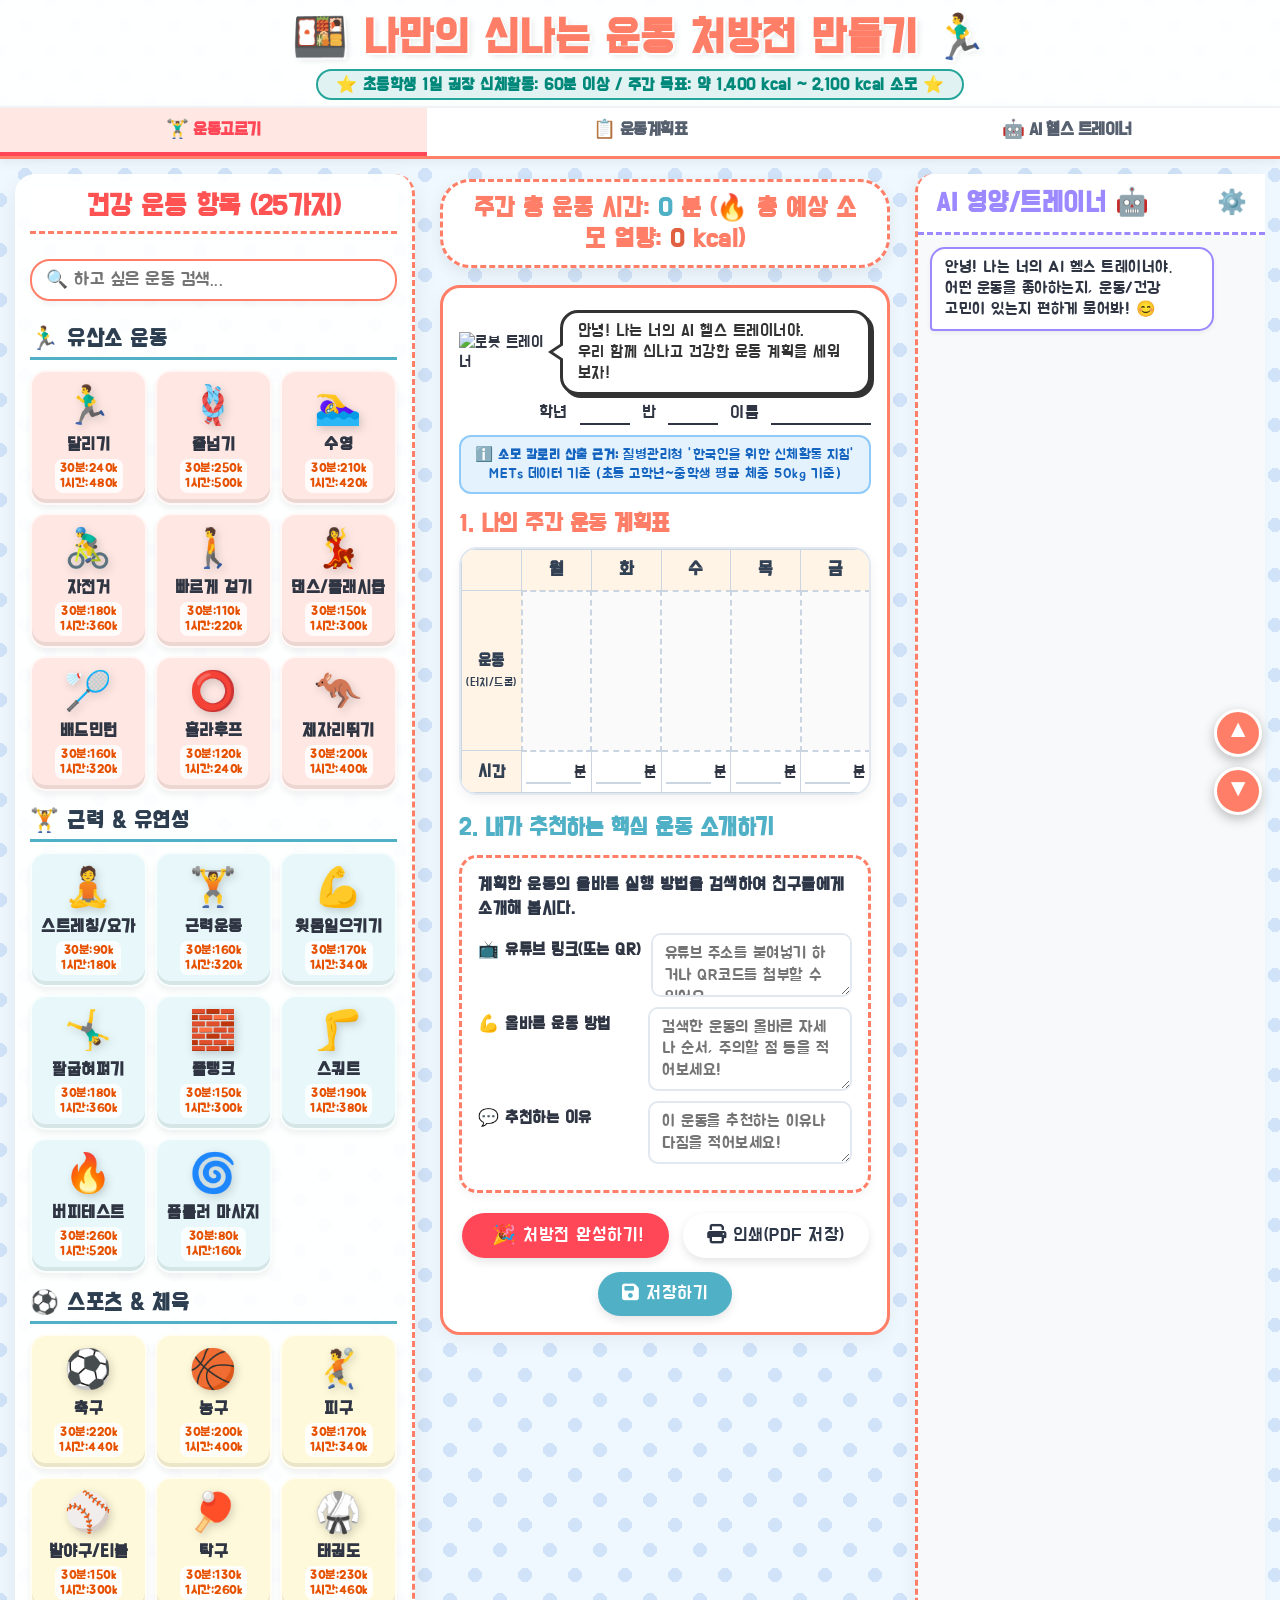
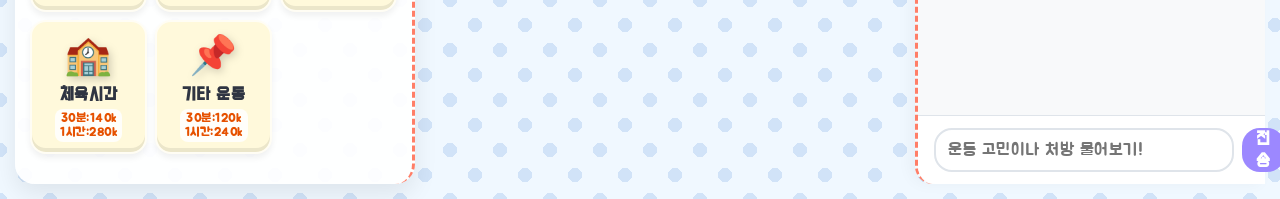
==== index.html @ 8334cf2d "Add files via upload" ====
<!DOCTYPE html>
<html lang="ko">
<head>
  <meta charset="UTF-8">
  <meta name="viewport" content="width=device-width, initial-scale=1.0, maximum-scale=1.0, user-scalable=no, viewport-fit=cover">
  <title>🏋️‍♂️ 나만의 신나는 운동 처방전 만들기 🏃‍♂️</title>
  <link rel="preconnect" href="https://fonts.googleapis.com">
  <link rel="preconnect" href="https://fonts.gstatic.com" crossorigin="">
  <link href="https://fonts.googleapis.com/css2?family=Do+Hyeon&family=Jua&family=Gaegu:wght@400;700&family=Noto+Sans+KR:wght@400;500;700&display=swap" rel="stylesheet">
  <link rel="stylesheet" href="https://cdnjs.cloudflare.com/ajax/libs/font-awesome/6.4.0/css/all.min.css">
  <script src="https://cdn.jsdelivr.net/npm/canvas-confetti@1.6.0/dist/confetti.browser.min.js"></script>
  <!-- 모바일 환경(스마트폰/태블릿) 드래그 앤 드롭 지원을 위한 Polyfill -->
  <link rel="stylesheet" href="https://cdn.jsdelivr.net/npm/mobile-drag-drop@2.3.0-rc.2/default.css">
  <script src="https://cdn.jsdelivr.net/npm/mobile-drag-drop@2.3.0-rc.2/index.min.js"></script>
  <script src="https://cdn.jsdelivr.net/npm/mobile-drag-drop@2.3.0-rc.2/scroll-behaviour.min.js"></script>
  <script>
    MobileDragDrop.polyfill({
      dragImageTranslateOverride: MobileDragDrop.scrollBehaviourDragImageTranslateOverride
    });
    window.addEventListener('touchmove', function() {}, {passive: false});
  </script>
  <style>
    :root {
      --bg-color: #f0f8ff;
      --tray-bg: #ffe8e4;
      --primary-color: #ff7e67;
      --secondary-color: #4fb0c6;
      --accent-color: #f4d35e;
      --text-color: #2f3542;
      --slot-bg: #ffffff;
      --font-display: 'Do Hyeon', 'Gaegu', sans-serif;
      --font-body: 'Jua', 'Noto Sans KR', sans-serif;
    }

    * {
      box-sizing: border-box;
      margin: 0;
      padding: 0;
      font-family: var(--font-display);
      letter-spacing: 0.5px;
      -webkit-tap-highlight-color: transparent;
    }

    body {
      background-color: var(--bg-color);
      background-image: radial-gradient(#d1e3f8 20%, transparent 20%),
                        radial-gradient(#d1e3f8 20%, transparent 20%);
      background-position: 0 0, 25px 25px;
      background-size: 50px 50px;
      color: var(--text-color);
      display: flex;
      flex-direction: column;
      min-height: 100vh;
      min-height: 100dvh;
      overflow-x: hidden;
    }

    header {
      text-align: center;
      padding: 10px 0 6px 0;
      background: rgba(255, 255, 255, 0.95);
      box-shadow: 0 2px 10px rgba(0,0,0,0.04);
      z-index: 10;
      position: relative;
    }

    h1 {
      font-size: 2.8rem;
      color: #ff7e67;
      text-shadow: 2px 2px 0px #fff, 3px 3px 6px rgba(0,0,0,0.1);
      margin-bottom: 2px;
    }
    
    .recommended-cal {
      font-size: 1.05rem;
      color: #00897b;
      background: #e0f2f1;
      display: inline-block;
      padding: 3px 18px;
      border-radius: 20px;
      border: 2px solid #26a69a;
      font-weight: bold;
    }

    /* Top Horizontal 3-Menu Navigation Bar (Single Row, No Wrap) */
    .top-tab-bar {
      display: flex;
      justify-content: space-around;
      align-items: center;
      background: #ffffff;
      border-top: 2px solid #f1f2f6;
      border-bottom: 3px solid var(--primary-color);
      box-shadow: 0 4px 10px rgba(0,0,0,0.06);
      z-index: 90;
      width: 100%;
      position: sticky;
      top: 0;
    }

    .top-tab-btn {
      flex: 1;
      padding: 10px 2px;
      font-size: 1.15rem;
      font-weight: bold;
      background: white;
      border: none;
      border-bottom: 4px solid transparent;
      color: #57606f;
      cursor: pointer;
      transition: all 0.2s ease;
      text-align: center;
      display: flex;
      align-items: center;
      justify-content: center;
      gap: 4px;
      white-space: nowrap !important;
      letter-spacing: -0.5px;
      touch-action: manipulation;
    }

    .top-tab-btn.active {
      color: #ff4757;
      border-bottom: 4px solid #ff4757;
      background: #ffe8e4;
    }

    .top-tab-btn:hover {
      background: #f8f9fa;
    }

    .main-container {
      display: flex;
      flex: 1;
      overflow: hidden;
      padding: 15px;
      gap: 15px;
    }

    /* Sidebar - Exercise Palette */
    .sidebar {
      width: 400px;
      background: rgba(255, 255, 255, 0.92);
      border-right: 3px dashed var(--primary-color);
      overflow-y: auto;
      padding: 15px;
      border-radius: 20px;
      box-shadow: 0 10px 25px rgba(0,0,0,0.08);
      display: flex;
      flex-direction: column;
      gap: 15px;
      position: relative;
      flex-shrink: 0;
      touch-action: pan-y;
      -webkit-overflow-scrolling: touch;
      scroll-behavior: smooth;
    }

    .sidebar h2 {
      font-size: 1.8rem;
      margin-bottom: 8px;
      color: #ff5252;
      text-align: center;
      border-bottom: 3px dashed var(--primary-color);
      padding-bottom: 6px;
      position: sticky;
      top: 0;
      background: white;
      z-index: 10;
    }

    .search-container {
      margin: 2px 0 8px 0;
    }
    
    #exercise-search {
      width: 100%;
      padding: 8px 14px;
      font-size: 1.1rem;
      border: 2px solid #ff7e67;
      border-radius: 20px;
      outline: none;
      box-shadow: 0 4px 6px rgba(0,0,0,0.04);
      transition: all 0.25s ease;
      font-family: var(--font-body);
    }
    
    #exercise-search:focus {
      border-color: #ff5252;
      box-shadow: 0 4px 12px rgba(255, 126, 103, 0.35);
    }

    .exercise-category {
      margin-bottom: 15px;
    }

    .category-title {
      font-size: 1.45rem;
      color: #2c3e50;
      border-bottom: 3px solid var(--secondary-color);
      padding-bottom: 3px;
      margin-bottom: 10px;
      font-weight: bold;
    }

    .exercise-grid {
      display: grid;
      grid-template-columns: repeat(auto-fill, minmax(105px, 1fr));
      gap: 8px;
    }

    /* Fixed & Solid Exercise Card Styling (Prevents unwanted jittering/movement on touch) */
    .exercise-item {
      width: 100%;
      display: flex;
      flex-direction: column;
      align-items: center;
      justify-content: center;
      padding: 10px 4px;
      border-radius: 16px;
      cursor: pointer;
      user-select: none;
      -webkit-user-select: none;
      box-shadow: 0 4px 6px rgba(0,0,0,0.06), inset 0 -4px 0 rgba(0,0,0,0.08);
      position: relative;
      border: 2px solid rgba(255,255,255,0.7);
      touch-action: manipulation;
      transform: none !important;
      transition: background-color 0.15s ease, box-shadow 0.15s ease;
    }

    @media (hover: hover) and (pointer: fine) {
      .exercise-item:hover {
        transform: translateY(-2px) !important;
        box-shadow: 0 8px 16px rgba(0,0,0,0.12), inset 0 -4px 0 rgba(0,0,0,0.1);
        z-index: 5;
      }
    }

    .exercise-item:active {
      transform: scale(0.96) !important;
    }

    .exercise-emoji {
      font-size: 2.4rem;
      pointer-events: none;
      filter: drop-shadow(2px 3px 4px rgba(0,0,0,0.18));
    }

    .exercise-name {
      font-size: 1.15rem;
      margin-top: 2px;
      font-weight: bold;
      color: #2f3542;
      pointer-events: none;
    }

    .exercise-kcal {
      font-size: 0.78rem;
      color: #e65100;
      font-weight: bold;
      margin-top: 2px;
      background: rgba(255,255,255,0.85);
      padding: 2px 5px;
      border-radius: 8px;
      pointer-events: none;
      font-family: var(--font-body);
      text-align: center;
      line-height: 1.2;
    }

    /* Palette Floating Scroll Control Buttons (Only Visible on 운동고르기 Tab) */
    .palette-scroll-btns {
      position: fixed;
      right: 18px;
      bottom: 85px;
      display: flex;
      flex-direction: column;
      gap: 10px;
      z-index: 85;
      transition: opacity 0.2s ease, visibility 0.2s ease;
    }

    .palette-scroll-btns.hidden {
      opacity: 0 !important;
      visibility: hidden !important;
      pointer-events: none !important;
    }

    .scroll-btn {
      width: 48px;
      height: 48px;
      border-radius: 50%;
      background: #ff7e67;
      color: white;
      border: 3px solid white;
      font-size: 1.3rem;
      font-weight: bold;
      box-shadow: 0 4px 12px rgba(0,0,0,0.25);
      cursor: pointer;
      display: flex;
      align-items: center;
      justify-content: center;
      touch-action: manipulation;
      transition: transform 0.15s, background-color 0.2s;
      user-select: none;
      -webkit-user-select: none;
    }

    .scroll-btn:active {
      transform: scale(0.9);
      background-color: #ff4757;
    }

    /* Main Area - Weekly Worksheet */
    .trays-container {
      flex: 1;
      overflow-y: auto;
      padding: 5px 10px 60px 10px;
      display: flex;
      flex-direction: column;
      gap: 15px;
      align-items: center;
    }

    .total-day-cal {
      background: #fff;
      padding: 10px 25px;
      border-radius: 30px;
      font-size: 1.6rem;
      font-weight: bold;
      box-shadow: 0 5px 15px rgba(0,0,0,0.08);
      color: #ff7e67;
      border: 3px dashed #ff7e67;
      margin-bottom: 2px;
      text-align: center;
      transition: all 0.3s;
      width: 100%;
      max-width: 820px;
    }

    .total-day-cal span.cal-number { color: #e15f41; }
    .total-day-cal span.time-number { color: #4fb0c6; }

    /* Student Info Header Card */
    .worksheet-card {
      width: 100%;
      max-width: 820px;
      background: white;
      border-radius: 20px;
      padding: 16px;
      border: 3px solid var(--primary-color);
      box-shadow: 0 6px 18px rgba(0,0,0,0.05);
    }

    .student-info-bar {
      display: flex;
      justify-content: flex-end;
      gap: 12px;
      font-size: 1.15rem;
      margin-top: 6px;
    }

    .info-input {
      border: none;
      border-bottom: 2px solid var(--text-color);
      font-family: var(--font-body);
      font-size: 1.1rem;
      text-align: center;
      outline: none;
      background: transparent;
    }
    .info-input:focus { border-bottom-color: var(--secondary-color); }
    .short-input { width: 50px; }
    .name-input { width: 100px; }

    .robot-header {
      display: flex;
      align-items: center;
      justify-content: center;
      gap: 12px;
      margin: 6px 0;
    }

    .robot-img {
      width: 95px;
      height: auto;
    }

    .speech-bubble {
      background-color: #fff;
      border: 3px solid #333;
      border-radius: 18px;
      padding: 8px 15px;
      position: relative;
      font-size: 1.05rem;
      line-height: 1.25;
      color: #333;
      box-shadow: 3px 3px 0 #333;
    }

    .speech-bubble::before {
      content: '';
      position: absolute;
      left: -15px;
      top: 50%;
      transform: translateY(-50%);
      border-width: 10px 15px 10px 0;
      border-style: solid;
      border-color: transparent #333 transparent transparent;
    }
    .speech-bubble::after {
      content: '';
      position: absolute;
      left: -10px;
      top: 50%;
      transform: translateY(-50%);
      border-width: 8px 12px 8px 0;
      border-style: solid;
      border-color: transparent #fff transparent transparent;
    }

    /* Basis Note */
    .basis-note {
      background: #e3f2fd;
      border: 2px solid #90caf9;
      border-radius: 12px;
      padding: 8px 12px;
      font-size: 0.9rem;
      color: #1565c0;
      margin: 10px 0 15px 0;
      line-height: 1.35;
      font-family: var(--font-body);
      text-align: center;
    }

    /* Weekly Schedule Grid Table */
    .table-container {
      background: white;
      border-radius: 18px;
      box-shadow: 0 4px 12px rgba(0,0,0,0.05);
      overflow-x: auto;
      margin-bottom: 12px;
      border: 2px solid #e2e8f0;
      -webkit-overflow-scrolling: touch;
    }

    .plan-table {
      width: 100%;
      border-collapse: collapse;
      min-width: 550px;
    }

    .plan-table th, .plan-table td {
      border: 1px solid #cbd5e1;
      padding: 8px 4px;
      text-align: center;
    }

    .plan-table th {
      background: #fff4e6;
      font-size: 1.2rem;
      color: #334155;
    }

    .sunday { color: #ff4757; }

    .drop-zone {
      height: 160px;
      background: #fafafa;
      border: 2px dashed #cbd5e1 !important;
      transition: background 0.3s, transform 0.2s;
      position: relative;
      vertical-align: top;
      padding: 6px 3px;
    }

    .drop-zone.drag-over {
      background: #e8f8fa;
      border-color: var(--secondary-color) !important;
      transform: scale(1.02);
    }

    @keyframes popIn {
      0% { transform: scale(0); opacity: 0; }
      70% { transform: scale(1.12); }
      100% { transform: scale(1); opacity: 1; }
    }

    .dropped-item {
      animation: popIn 0.35s cubic-bezier(0.175, 0.885, 0.32, 1.275) forwards;
      background: var(--primary-color);
      color: white;
      padding: 6px 4px;
      border-radius: 10px;
      font-weight: bold;
      display: flex;
      flex-direction: column;
      align-items: center;
      justify-content: center;
      width: 100%;
      font-size: 0.9rem;
      box-shadow: 0 3px 6px rgba(0,0,0,0.1);
      position: relative;
      margin-top: 4px;
      word-break: keep-all;
      cursor: grab;
      touch-action: manipulation;
    }

    .dropped-item .dropped-emoji {
      font-size: 1.6rem;
      margin-bottom: 2px;
      pointer-events: none;
      filter: drop-shadow(1px 2px 3px rgba(0,0,0,0.25));
    }

    .dropped-item .dropped-name {
      font-size: 0.95rem;
      pointer-events: none;
    }

    .dropped-item .dropped-kcal {
      font-size: 0.7rem;
      background: rgba(255,255,255,0.85);
      color: #e65100;
      padding: 1px 4px;
      border-radius: 6px;
      margin-top: 2px;
      pointer-events: none;
      font-family: var(--font-body);
    }

    .remove-btn {
      position: absolute;
      top: -5px;
      right: -5px;
      background: white;
      color: #ff4757;
      border-radius: 50%;
      width: 20px;
      height: 20px;
      font-size: 11px;
      line-height: 20px;
      cursor: pointer;
      text-align: center;
      box-shadow: 0 2px 4px rgba(0,0,0,0.2);
      display: none;
      z-index: 10;
    }

    .dropped-item:hover .remove-btn, .dropped-item:active .remove-btn { display: block; }

    .time-wrap {
      display: flex;
      justify-content: center;
      align-items: center;
      font-size: 1rem;
    }

    .time-input {
      width: 45px;
      border: none;
      border-bottom: 2px solid #cbd5e1;
      text-align: right;
      font-size: 1.1rem;
      outline: none;
      margin-right: 3px;
      font-family: var(--font-body);
      background: transparent;
    }
    .time-input:focus { border-bottom-color: var(--secondary-color); }

    /* Mission Box */
    .mission-box {
      background: white;
      padding: 16px;
      border-radius: 18px;
      border: 3px dashed var(--primary-color);
      margin-top: 12px;
      text-align: left;
      box-shadow: 0 4px 10px rgba(0,0,0,0.04);
    }

    .mission-box p {
      font-size: 1.1rem;
      margin-bottom: 12px;
      line-height: 1.35;
      color: #2d3748;
    }

    .input-row {
      display: flex;
      align-items: flex-start;
      margin-bottom: 10px;
      gap: 10px;
    }

    .input-row label {
      font-weight: bold;
      min-width: 160px;
      font-size: 1.05rem;
      margin-top: 6px;
    }

    .input-row .text-input {
      flex: 1;
      padding: 8px 12px;
      border: 2px solid #e2e8f0;
      border-radius: 10px;
      font-family: var(--font-body);
      font-size: 1rem;
      outline: none;
    }

    textarea.text-input {
      resize: vertical;
      line-height: 1.35;
    }

    .input-row .text-input:focus {
      border-color: var(--secondary-color);
    }

    /* Action Buttons */
    .action-buttons {
      display: flex;
      justify-content: center;
      gap: 14px;
      margin-top: 20px;
      flex-wrap: wrap;
    }

    .action-buttons button {
      font-size: 1.2rem;
      padding: 10px 24px;
      border: none;
      border-radius: 35px;
      cursor: pointer;
      transition: all 0.2s;
      box-shadow: 0 4px 10px rgba(0,0,0,0.1);
      touch-action: manipulation;
    }

    .btn-finish { background: #ff4757; color: white; box-shadow: 0 5px 0 #ff6b81, 0 8px 12px rgba(0,0,0,0.12); }
    .btn-finish:active { transform: translateY(3px); box-shadow: 0 2px 0 #ff6b81; }
    .btn-print { background: white; color: #2d3748; border: 2px solid #cbd5e1; }
    .btn-print:hover { background: #f8fafc; }
    .btn-save { background: var(--secondary-color); color: white; }
    .btn-save:hover { background: #3ba0b6; }

    /* Trash Indicator */
    .sidebar.drag-over {
      background: #ffeaa7;
      border-color: #fdcb6e;
    }
    
    .trash-indicator {
      display: none;
      position: absolute;
      bottom: 20px;
      left: 50%;
      transform: translateX(-50%);
      font-size: 1.5rem;
      color: #ff7675;
      text-align: center;
      background: white;
      padding: 8px 18px;
      border-radius: 18px;
      box-shadow: 0 5px 15px rgba(0,0,0,0.15);
      z-index: 20;
    }
    
    .sidebar.drag-over .trash-indicator { display: block; }

    /* Chatbot Panel */
    .chatbot-container {
      width: 350px;
      background: #f8f9fa;
      border-left: 3px dashed var(--primary-color);
      display: flex;
      flex-direction: column;
      box-shadow: -5px 0 15px rgba(0,0,0,0.04);
      z-index: 10;
      flex-shrink: 0;
      border-radius: 18px 0 0 18px;
    }

    .chatbot-header {
      display: flex;
      justify-content: space-between;
      align-items: center;
      padding: 12px 18px;
      border-bottom: 3px dashed #9c88ff;
      background: white;
      border-radius: 18px 0 0 0;
    }

    .chatbot-header h2 {
      font-size: 1.7rem;
      color: #9c88ff;
      margin: 0;
    }

    .chat-messages {
      flex: 1;
      padding: 12px;
      overflow-y: auto;
      display: flex;
      flex-direction: column;
      gap: 12px;
    }

    .chat-message {
      display: flex;
      flex-direction: column;
      max-width: 88%;
      flex-shrink: 0;
    }

    .chat-message.bot { align-self: flex-start; }
    .chat-message.user { align-self: flex-end; }

    .chat-bubble {
      padding: 8px 13px;
      border-radius: 15px;
      font-size: 0.98rem;
      line-height: 1.35;
      word-break: keep-all;
      word-wrap: break-word;
      font-family: var(--font-body);
    }

    .bot .chat-bubble {
      background: #fff;
      color: #2f3542;
      border-bottom-left-radius: 4px;
      box-shadow: 0 2px 5px rgba(0,0,0,0.06);
      border: 2px solid #9c88ff;
    }

    .user .chat-bubble {
      background: #9c88ff;
      color: #fff;
      border-bottom-right-radius: 4px;
      box-shadow: 0 2px 5px rgba(0,0,0,0.06);
    }

    .chat-input-area {
      padding: 12px 16px;
      background: #fff;
      border-top: 1px solid #dfe4ea;
      display: flex;
      gap: 8px;
      border-radius: 0 0 0 18px;
    }

    #chat-input {
      flex: 1;
      padding: 8px 12px;
      border: 2px solid #dfe4ea;
      border-radius: 18px;
      font-size: 1.05rem;
      font-family: var(--font-body);
      outline: none;
    }

    #chat-input:focus { border-color: #9c88ff; }

    .chat-send-btn {
      background: #9c88ff;
      color: #fff;
      border: none;
      border-radius: 18px;
      padding: 0 14px;
      font-size: 1.1rem;
      font-weight: bold;
      cursor: pointer;
      transition: background 0.2s;
    }

    .chat-send-btn:hover { background: #8c7ae6; }

    #api-key-area {
      display: none;
      padding: 10px 16px;
      background: #fff;
      border-top: 1px dashed #dfe4ea;
      font-size: 0.9rem;
      font-family: var(--font-body);
    }
    
    #api-key-area input {
      width: 100%;
      padding: 6px 10px;
      margin-top: 4px;
      border: 1px solid #dfe4ea;
      border-radius: 6px;
      font-family: inherit;
    }

    /* Modal Pop-up for Exercise Selection (Day & Time Picker Bottom Sheet) */
    .modal-overlay {
      display: none;
      position: fixed;
      top: 0;
      left: 0;
      width: 100vw;
      height: 100vh;
      height: 100dvh;
      background: rgba(0, 0, 0, 0.55);
      backdrop-filter: blur(3px);
      z-index: 1000;
      justify-content: center;
      align-items: center;
      padding: 15px;
      animation: fadeIn 0.2s ease-out;
    }

    @keyframes fadeIn {
      from { opacity: 0; }
      to { opacity: 1; }
    }

    .modal-card {
      background: #ffffff;
      border-radius: 24px;
      width: 100%;
      max-width: 440px;
      padding: 22px 20px;
      box-shadow: 0 15px 35px rgba(0,0,0,0.2);
      border: 4px solid var(--primary-color);
      display: flex;
      flex-direction: column;
      gap: 16px;
      animation: modalPop 0.3s cubic-bezier(0.175, 0.885, 0.32, 1.275);
      position: relative;
    }

    @keyframes modalPop {
      from { transform: scale(0.85); opacity: 0; }
      to { transform: scale(1); opacity: 1; }
    }

    .modal-header {
      text-align: center;
      border-bottom: 2px dashed #ffd1c1;
      padding-bottom: 12px;
    }

    .modal-title-emoji {
      font-size: 3.2rem;
      line-height: 1;
      margin-bottom: 2px;
      filter: drop-shadow(2px 3px 4px rgba(0,0,0,0.18));
    }

    .modal-title-name {
      font-size: 1.8rem;
      color: #ff5252;
      font-weight: bold;
    }

    .modal-kcal-info {
      font-size: 0.95rem;
      color: #e65100;
      background: #fff3e0;
      display: inline-block;
      padding: 4px 12px;
      border-radius: 12px;
      margin-top: 6px;
      font-family: var(--font-body);
    }

    .modal-section {
      display: flex;
      flex-direction: column;
      gap: 8px;
    }

    .modal-section-label {
      font-size: 1.2rem;
      color: #2c3e50;
      font-weight: bold;
      display: flex;
      align-items: center;
      gap: 6px;
    }

    /* Day Selection Pills */
    .day-selector-grid {
      display: grid;
      grid-template-columns: repeat(7, 1fr);
      gap: 6px;
    }

    .day-pill {
      background: #f1f2f6;
      border: 2px solid #dfe4ea;
      border-radius: 12px;
      padding: 10px 0;
      text-align: center;
      font-size: 1.2rem;
      font-weight: bold;
      color: #57606f;
      cursor: pointer;
      transition: all 0.2s ease;
      user-select: none;
      touch-action: manipulation;
    }

    .day-pill.selected {
      background: #ff7e67;
      color: white;
      border-color: #ff4757;
      box-shadow: 0 4px 8px rgba(255, 126, 103, 0.4);
      transform: translateY(-2px);
    }

    .day-pill.sun { color: #ff4757; }
    .day-pill.sun.selected { color: white; background: #ff4757; }

    /* Duration Quick Presets & Input */
    .duration-preset-grid {
      display: flex;
      gap: 8px;
      margin-bottom: 4px;
    }

    .preset-btn {
      flex: 1;
      padding: 8px 0;
      background: #e8f8fa;
      border: 2px solid #4fb0c6;
      border-radius: 10px;
      color: #2c3e50;
      font-size: 1.1rem;
      font-weight: bold;
      cursor: pointer;
      transition: all 0.2s;
      touch-action: manipulation;
    }

    .preset-btn:hover, .preset-btn.active {
      background: #4fb0c6;
      color: white;
    }

    .duration-input-wrap {
      display: flex;
      align-items: center;
      justify-content: center;
      gap: 8px;
      background: #fafafa;
      padding: 8px;
      border-radius: 12px;
      border: 2px solid #e2e8f0;
      font-size: 1.1rem;
    }

    .duration-input-wrap input {
      width: 75px;
      font-size: 1.4rem;
      text-align: center;
      border: none;
      border-bottom: 3px solid #4fb0c6;
      outline: none;
      background: transparent;
      font-family: var(--font-body);
      font-weight: bold;
      color: #2f3542;
    }

    .modal-actions {
      display: flex;
      gap: 10px;
      margin-top: 6px;
    }

    .modal-btn-confirm {
      flex: 2;
      background: #ff4757;
      color: white;
      border: none;
      border-radius: 30px;
      padding: 14px;
      font-size: 1.3rem;
      font-weight: bold;
      cursor: pointer;
      box-shadow: 0 4px 12px rgba(255, 71, 87, 0.4);
      transition: all 0.2s;
      touch-action: manipulation;
    }

    .modal-btn-confirm:hover {
      background: #ff6b81;
      transform: translateY(-2px);
    }

    .modal-btn-cancel {
      flex: 1;
      background: #f1f2f6;
      color: #57606f;
      border: 2px solid #dfe4ea;
      border-radius: 30px;
      padding: 14px;
      font-size: 1.15rem;
      font-weight: bold;
      cursor: pointer;
      transition: all 0.2s;
      touch-action: manipulation;
    }

    .modal-btn-cancel:hover {
      background: #e4e7eb;
    }

    /* Mobile Bottom Sheet Drawer Style */
    @media screen and (max-width: 768px) {
      .modal-overlay {
        align-items: flex-end !important;
        padding: 0 !important;
      }

      .modal-card {
        border-radius: 28px 28px 0 0 !important;
        max-width: 100% !important;
        padding: 24px 20px 34px 20px !important;
        border-bottom: none !important;
        animation: slideUp 0.3s cubic-bezier(0.175, 0.885, 0.32, 1.275) !important;
      }

      @keyframes slideUp {
        from { transform: translateY(100%); }
        to { transform: translateY(0); }
      }
    }

    /* Responsive Layout & Mobile Non-Breaking Tab Bar Styles (Smartphones & Tablets & Touch Devices) */
    @media screen and (max-width: 1024px), (pointer: coarse) {
      body {
        height: auto !important;
        min-height: 100dvh !important;
        overflow-y: auto !important;
        -webkit-overflow-scrolling: touch;
      }

      h1 { font-size: 2.1rem; }
      .recommended-cal { font-size: 0.9rem; padding: 3px 10px; }

      .top-tab-btn {
        font-size: 1rem !important;
        padding: 9px 2px !important;
        letter-spacing: -0.8px !important;
      }

      .main-container {
        flex-direction: column !important;
        padding: 10px !important;
        gap: 10px !important;
        height: auto !important;
        overflow: visible !important;
      }

      .sidebar, .trays-container, .chatbot-container {
        width: 100% !important;
        max-width: 100% !important;
        border-radius: 16px !important;
        border: none !important;
        box-shadow: none !important;
        display: none !important;
      }

      .sidebar.active-tab, .trays-container.active-tab, .chatbot-container.active-tab {
        display: flex !important;
      }

      .trays-container.active-tab {
        padding: 5px 0 60px 0 !important;
      }

      .chatbot-container.active-tab {
        height: calc(100dvh - 180px) !important;
      }

      .input-row { flex-direction: column; }
      .input-row label { min-width: auto; margin-top: 0; }
    }

    @media screen and (max-width: 480px) {
      .top-tab-btn {
        font-size: 0.92rem !important;
        padding: 8px 1px !important;
        letter-spacing: -1px !important;
      }
    }

    @media print {
      body { height: auto; overflow: visible; background: white; }
      .sidebar, .chatbot-container, .top-tab-bar, .action-buttons, header, .palette-scroll-btns { display: none !important; }
      .trays-container { width: 100% !important; padding: 0 !important; display: block !important; }
      .worksheet-card { border: 2px solid black; box-shadow: none; max-width: 100%; }
      .main-container { padding: 0; display: block; }
    }
  </style>
</head>
<body>

  <!-- Header -->
  <header>
    <h1>🍱 나만의 신나는 운동 처방전 만들기 🏃‍♂️</h1>
    <div class="recommended-cal">⭐ 초등학생 1일 권장 신체활동: 60분 이상 / 주간 목표: 약 1,400 kcal ~ 2,100 kcal 소모 ⭐</div>
  </header>

  <!-- Top Horizontal 3-Menu Navigation Bar (Single Row, Fixed 3 Menus) -->
  <div class="top-tab-bar">
    <button class="top-tab-btn active" id="tab-btn-palette" onclick="switchTab('palette')">
      🏋️‍♂️ 운동고르기
    </button>
    <button class="top-tab-btn" id="tab-btn-worksheet" onclick="switchTab('worksheet')">
      📋 운동계획표
    </button>
    <button class="top-tab-btn" id="tab-btn-chatbot" onclick="switchTab('chatbot')">
      🤖 AI 헬스 트레이너
    </button>
  </div>

  <!-- Main Container -->
  <div class="main-container">
    
    <!-- Left Sidebar: Exercise Palette -->
    <div class="sidebar active-tab" id="exercise-sidebar" ondrop="dropToTrash(event)" ondragover="allowDrop(event)" ondragleave="dragLeave(event)">
      <h2 id="exercise-list-title">건강 운동 항목 (24가지)</h2>
      <div class="search-container">
        <input type="text" id="exercise-search" placeholder="🔍 하고 싶은 운동 검색..." onkeyup="filterExercises()" autocomplete="off">
      </div>
      <div class="trash-indicator">🗑️ 여기에 내려놓으면 삭제</div>
      <div id="exercise-list-container"></div>
    </div>

    <!-- Center Main Area: Weekly Worksheet -->
    <div class="trays-container" id="main-worksheet-area">
      
      <div class="total-day-cal">
        주간 총 운동 시간: <span id="time-total" class="time-number">0</span> 분
        (🔥 총 예상 소모 열량: <span id="cal-total" class="cal-number">0</span> kcal)
      </div>

      <div class="worksheet-card">
        <div class="robot-header">
          <img src="[data-uri]" alt="로봇 트레이너" class="robot-img" id="robot-img-tag">
          <div class="speech-bubble">
            안녕! 나는 너의 AI 헬스 트레이너야.<br>우리 함께 신나고 건강한 운동 계획을 세워보자!
          </div>
        </div>

        <div class="student-info-bar">
          학년 <input type="text" class="info-input short-input">
          반 <input type="text" class="info-input short-input">
          이름 <input type="text" class="info-input name-input">
        </div>

        <div class="basis-note">
          ℹ️ <strong>소모 칼로리 산출 근거:</strong> 질병관리청 '한국인을 위한 신체활동 지침' METs 데이터 기준 (초등 고학년~중학생 평균 체중 50kg 기준)
        </div>

        <h2 style="font-size: 1.5rem; color: #ff7e67; margin-bottom: 8px;">1. 나의 주간 운동 계획표</h2>
        <div class="table-container">
          <table class="plan-table">
            <thead>
              <tr>
                <th></th>
                <th>월</th><th>화</th><th>수</th><th>목</th><th>금</th><th>토</th><th class="sunday">일</th>
              </tr>
            </thead>
            <tbody>
              <tr>
                <th style="font-size: 1.05rem;">운동<br><span style="font-size:0.75rem; font-weight:normal;">(터치/드롭)</span></th>
                <td class="drop-zone" data-day="mon" ondrop="drop(event)" ondragover="allowDrop(event)" ondragleave="dragLeave(event)"></td>
                <td class="drop-zone" data-day="tue" ondrop="drop(event)" ondragover="allowDrop(event)" ondragleave="dragLeave(event)"></td>
                <td class="drop-zone" data-day="wed" ondrop="drop(event)" ondragover="allowDrop(event)" ondragleave="dragLeave(event)"></td>
                <td class="drop-zone" data-day="thu" ondrop="drop(event)" ondragover="allowDrop(event)" ondragleave="dragLeave(event)"></td>
                <td class="drop-zone" data-day="fri" ondrop="drop(event)" ondragover="allowDrop(event)" ondragleave="dragLeave(event)"></td>
                <td class="drop-zone" data-day="sat" ondrop="drop(event)" ondragover="allowDrop(event)" ondragleave="dragLeave(event)"></td>
                <td class="drop-zone" data-day="sun" ondrop="drop(event)" ondragover="allowDrop(event)" ondragleave="dragLeave(event)"></td>
              </tr>
              <tr>
                <th style="font-size: 1.05rem;">시간</th>
                <td><div class="time-wrap"><input type="number" min="0" class="time-input" data-day="mon" oninput="updateMetrics()">분</div></td>
                <td><div class="time-wrap"><input type="number" min="0" class="time-input" data-day="tue" oninput="updateMetrics()">분</div></td>
                <td><div class="time-wrap"><input type="number" min="0" class="time-input" data-day="wed" oninput="updateMetrics()">분</div></td>
                <td><div class="time-wrap"><input type="number" min="0" class="time-input" data-day="thu" oninput="updateMetrics()">분</div></td>
                <td><div class="time-wrap"><input type="number" min="0" class="time-input" data-day="fri" oninput="updateMetrics()">분</div></td>
                <td><div class="time-wrap"><input type="number" min="0" class="time-input" data-day="sat" oninput="updateMetrics()">분</div></td>
                <td><div class="time-wrap"><input type="number" min="0" class="time-input" data-day="sun" oninput="updateMetrics()">분</div></td>
              </tr>
            </tbody>
          </table>
        </div>

        <h2 style="font-size: 1.5rem; color: #4fb0c6; margin-top: 18px; margin-bottom: 8px;">2. 내가 추천하는 핵심 운동 소개하기</h2>
        <div class="mission-box">
          <p><strong>계획한 운동의 올바른 실행 방법을 검색하여 친구들에게 소개해 봅시다.</strong></p>
          <div class="input-row">
            <label>📺 유튜브 링크(또는 QR)</label>
            <textarea class="text-input" rows="2" placeholder="유튜브 주소를 붙여넣기 하거나 QR코드를 첨부할 수 있어요."></textarea>
          </div>
          <div class="input-row">
            <label>💪 올바른 운동 방법</label>
            <textarea class="text-input" rows="3" placeholder="검색한 운동의 올바른 자세나 순서, 주의할 점 등을 적어보세요!"></textarea>
          </div>
          <div class="input-row">
            <label>💬 추천하는 이유</label>
            <textarea class="text-input" rows="2" placeholder="이 운동을 추천하는 이유나 다짐을 적어보세요!"></textarea>
          </div>
        </div>

        <div class="action-buttons">
          <button class="btn-finish" onclick="celebrate()"><i class="fas fa-party-popper"></i> 🎉 처방전 완성하기!</button>
          <button class="btn-print" onclick="window.print()"><i class="fas fa-print"></i> 인쇄(PDF 저장)</button>
          <button class="btn-save" onclick="savePlan()"><i class="fas fa-save"></i> 저장하기</button>
        </div>

      </div>
    </div>

    <!-- Right Sidebar: AI Chatbot -->
    <div class="chatbot-container" id="chatbot-area">
      <div class="chatbot-header">
        <h2>AI 영양/트레이너 🤖</h2>
        <button onclick="toggleApiKeyArea()" style="background: none; border: none; cursor: pointer; font-size: 1.5rem; transition: transform 0.2s;" onmouseover="this.style.transform='rotate(45deg)'" onmouseout="this.style.transform='rotate(0deg)'" title="API 키 설정">⚙️</button>
      </div>
      <div id="chat-messages" class="chat-messages">
        <div class="chat-message bot">
          <div class="chat-bubble">안녕! 나는 너의 AI 헬스 트레이너야.<br>어떤 운동을 좋아하는지, 운동/건강 고민이 있는지 편하게 물어봐! 😊</div>
        </div>
      </div>
      <div class="chat-input-area">
        <input type="text" id="chat-input" placeholder="운동 고민이나 처방 물어보기!" onkeypress="handleKeyPress(event)">
        <button class="chat-send-btn" onclick="sendMessage()">전송</button>
      </div>
      <div id="api-key-area">
        <div style="color: #2f3542; font-weight: bold;">🔒 Gemini API 키 설정:</div>
        <input type="password" id="api-key-input" placeholder="AIzaSy...">
        <div style="display: flex; flex-direction: column; gap: 8px; margin-top: 10px;">
          <button onclick="saveApiKey()" style="padding: 8px; background: #7f8fa6; color: white; border: none; border-radius: 6px; cursor: pointer;">키 저장하기</button>
          <button onclick="downloadStudentVersion()" style="padding: 8px; background: #ff7e67; color: white; border: none; border-radius: 6px; cursor: pointer; font-weight: bold;">🎁 학생용 공유 파일로 저장하기</button>
        </div>
      </div>
    </div>

  </div>

  <!-- Palette Floating Scroll Control Buttons (Only Visible on 운동고르기 Tab) -->
  <div class="palette-scroll-btns" id="palette-scroll-btns">
    <button class="scroll-btn scroll-up" onclick="scrollPalette(-300)" title="위로 스크롤">▲</button>
    <button class="scroll-btn scroll-down" onclick="scrollPalette(300)" title="아래로 스크롤">▼</button>
  </div>

  <!-- Exercise Add Pop-up Modal (Day & Time Selection Tab) -->
  <div class="modal-overlay" id="exercise-modal-overlay" onclick="if(event.target===this) closeExerciseModal()">
    <div class="modal-card">
      <div class="modal-header">
        <div class="modal-title-emoji" id="modal-emoji">🏃‍♂️</div>
        <div class="modal-title-name" id="modal-name">달리기</div>
        <div class="modal-kcal-info" id="modal-kcal-info">🔥 30분당 240 kcal / 1시간당 480 kcal</div>
      </div>

      <!-- Step 1: Day Selection -->
      <div class="modal-section">
        <div class="modal-section-label">📅 요일 선택 (중복 가능):</div>
        <div class="day-selector-grid">
          <div class="day-pill" data-day="mon" onclick="toggleDayPill(this)">월</div>
          <div class="day-pill" data-day="tue" onclick="toggleDayPill(this)">화</div>
          <div class="day-pill" data-day="wed" onclick="toggleDayPill(this)">수</div>
          <div class="day-pill" data-day="thu" onclick="toggleDayPill(this)">목</div>
          <div class="day-pill" data-day="fri" onclick="toggleDayPill(this)">금</div>
          <div class="day-pill" data-day="sat" onclick="toggleDayPill(this)">토</div>
          <div class="day-pill sun" data-day="sun" onclick="toggleDayPill(this)">일</div>
        </div>
      </div>

      <!-- Step 2: Time Duration Selection -->
      <div class="modal-section">
        <div class="modal-section-label">⏱️ 운동 시간 선택:</div>
        <div class="duration-preset-grid">
          <button class="preset-btn" onclick="setModalDuration(15)">15분</button>
          <button class="preset-btn active" id="preset-30" onclick="setModalDuration(30)">30분</button>
          <button class="preset-btn" onclick="setModalDuration(45)">45분</button>
          <button class="preset-btn" onclick="setModalDuration(60)">60분</button>
        </div>
        <div class="duration-input-wrap">
          직접 입력: <input type="number" id="modal-duration-input" value="30" min="5" max="300" step="5" oninput="onDurationInputChange()"> 분
        </div>
      </div>

      <!-- Modal Actions -->
      <div class="modal-actions">
        <button class="modal-btn-confirm" onclick="confirmAddExercise()">➕ 계획표에 추가</button>
        <button class="modal-btn-cancel" onclick="closeExerciseModal()">취소</button>
      </div>
    </div>
  </div>

  <script>
    function isMobileEnv() {
      return window.innerWidth <= 1024 || 
             ('ontouchstart' in window) || 
             (navigator.maxTouchPoints > 0) || 
             /Android|webOS|iPhone|iPad|iPod|BlackBerry|IEMobile|Opera Mini/i.test(navigator.userAgent);
    }

    // Smooth Scroll for Exercise Palette
    function scrollPalette(amount) {
      const sidebar = document.getElementById('exercise-sidebar');
      if (sidebar) {
        sidebar.scrollBy({ top: amount, behavior: 'smooth' });
      }
    }

    // Tab switching logic for 3 menus in a single row
    function switchTab(tabName) {
      const isMobile = isMobileEnv();

      // Control Scroll Arrows Visibility (Visible ONLY on palette tab)
      const scrollBtns = document.getElementById('palette-scroll-btns');
      if (scrollBtns) {
        if (tabName === 'palette') {
          scrollBtns.classList.remove('hidden');
        } else {
          scrollBtns.classList.add('hidden'); // Completely hidden on worksheet and chatbot tabs!
        }
      }
      
      const btnPalette = document.getElementById('tab-btn-palette');
      const btnWorksheet = document.getElementById('tab-btn-worksheet');
      const btnChatbot = document.getElementById('tab-btn-chatbot');

      const areaPalette = document.getElementById('exercise-sidebar');
      const areaWorksheet = document.getElementById('main-worksheet-area');
      const areaChatbot = document.getElementById('chatbot-area');

      [btnPalette, btnWorksheet, btnChatbot].forEach(btn => btn.classList.remove('active'));

      if (tabName === 'palette') {
        btnPalette.classList.add('active');
        if (isMobile) {
          areaPalette.classList.add('active-tab');
          areaWorksheet.classList.remove('active-tab');
          areaChatbot.classList.remove('active-tab');
        } else {
          areaPalette.scrollIntoView({ behavior: 'smooth' });
        }
      } else if (tabName === 'worksheet') {
        btnWorksheet.classList.add('active');
        if (isMobile) {
          areaWorksheet.classList.add('active-tab');
          areaPalette.classList.remove('active-tab');
          areaChatbot.classList.remove('active-tab');
        } else {
          areaWorksheet.scrollIntoView({ behavior: 'smooth' });
        }
      } else if (tabName === 'chatbot') {
        btnChatbot.classList.add('active');
        if (isMobile) {
          areaChatbot.classList.add('active-tab');
          areaWorksheet.classList.remove('active-tab');
          areaPalette.classList.remove('active-tab');
        } else {
          areaChatbot.scrollIntoView({ behavior: 'smooth' });
        }
      }
    }

    const exerciseData = [
      { cat: "🏃‍♂️ 유산소 운동", color: "#ffe8e4", items: [
        { e:"🏃‍♂️", n:"달리기", c30:240, c60:480 },
        { e:"🪢", n:"줄넘기", c30:250, c60:500 },
        { e:"🏊‍♀️", n:"수영", c30:210, c60:420 },
        { e:"🚴‍♂️", n:"자전거", c30:180, c60:360 },
        { e:"🚶", n:"빠르게 걷기", c30:110, c60:220 },
        { e:"💃", n:"댄스/플래시몹", c30:150, c60:300 },
        { e:"🏸", n:"배드민턴", c30:160, c60:320 },
        { e:"⭕", n:"훌라후프", c30:120, c60:240 },
        { e:"🦘", n:"제자리뛰기", c30:200, c60:400 }
      ]},
      { cat: "🏋️ 근력 & 유연성", color: "#e8f8fa", items: [
        { e:"🧘", n:"스트레칭/요가", c30:90, c60:180 },
        { e:"🏋️", n:"근력운동", c30:160, c60:320 },
        { e:"💪", n:"윗몸일으키기", c30:170, c60:340 },
        { e:"🤸‍♂️", n:"팔굽혀펴기", c30:180, c60:360 },
        { e:"🧱", n:"플랭크", c30:150, c60:300 },
        { e:"🦵", n:"스쿼트", c30:190, c60:380 },
        { e:"🔥", n:"버피테스트", c30:260, c60:520 },
        { e:"🌀", n:"폼롤러 마사지", c30:80, c60:160 }
      ]},
      { cat: "⚽ 스포츠 & 체육", color: "#fff9db", items: [
        { e:"⚽", n:"축구", c30:220, c60:440 },
        { e:"🏀", n:"농구", c30:200, c60:400 },
        { e:"🤾", n:"피구", c30:170, c60:340 },
        { e:"⚾", n:"발야구/티볼", c30:150, c60:300 },
        { e:"🏓", n:"탁구", c30:130, c60:260 },
        { e:"🥋", n:"태권도", c30:230, c60:460 },
        { e:"🏫", n:"체육시간", c30:140, c60:280 },
        { e:"📌", n:"기타 운동", c30:120, c60:240 }
      ]}
    ];

    let currentModalItem = null;

    const container = document.getElementById('exercise-list-container');
    let totalExerciseCount = 0;
    
    exerciseData.forEach(category => {
      totalExerciseCount += category.items.length;
      const catDiv = document.createElement('div');
      catDiv.className = 'exercise-category';
      catDiv.innerHTML = `<div class="category-title">${category.cat}</div>`;
      
      const gridDiv = document.createElement('div');
      gridDiv.className = 'exercise-grid';
      
      category.items.forEach(item => {
        const exerciseItem = document.createElement('div');
        exerciseItem.className = 'exercise-item';
        exerciseItem.style.backgroundColor = category.color;
        
        // Enable drag for desktop mouse users
        if (!isMobileEnv()) {
          exerciseItem.setAttribute('draggable', 'true');
          exerciseItem.ondragstart = drag;
        }
        
        exerciseItem.setAttribute('data-emoji', item.e);
        exerciseItem.setAttribute('data-name', item.n);
        exerciseItem.setAttribute('data-c30', item.c30);
        exerciseItem.setAttribute('data-c60', item.c60);

        // Reliable touch tap handling for mobile touch screens
        let isSwiping = false;
        exerciseItem.addEventListener('touchstart', function() {
          isSwiping = false;
        }, { passive: true });

        exerciseItem.addEventListener('touchmove', function() {
          isSwiping = true;
        }, { passive: true });

        exerciseItem.addEventListener('touchend', function(e) {
          if (!isSwiping) {
            e.preventDefault();
            openExerciseModal(item);
          }
        });
        
        // Click for desktop mouse users
        exerciseItem.addEventListener('click', function(e) {
          openExerciseModal(item);
        });
        
        exerciseItem.innerHTML = `
          <div class="exercise-emoji">${item.e}</div>
          <div class="exercise-name">${item.n}</div>
          <div class="exercise-kcal">30분:${item.c30}k<br>1시간:${item.c60}k</div>
        `;
        gridDiv.appendChild(exerciseItem);
      });
      
      catDiv.appendChild(gridDiv);
      container.appendChild(catDiv);
    });

    document.getElementById('exercise-list-title').innerText = `건강 운동 항목 (${totalExerciseCount}가지)`;

    // Open Exercise Selection Modal
    function openExerciseModal(item) {
      currentModalItem = item;
      document.getElementById('modal-emoji').innerText = item.e;
      document.getElementById('modal-name').innerText = item.n;
      document.getElementById('modal-kcal-info').innerText = `🔥 30분당 ${item.c30} kcal / 1시간당 ${item.c60} kcal`;

      // Default select 'mon' (월요일)
      document.querySelectorAll('.day-pill').forEach(pill => {
        if (pill.getAttribute('data-day') === 'mon') {
          pill.classList.add('selected');
        } else {
          pill.classList.remove('selected');
        }
      });

      // Default duration: 30분
      setModalDuration(30);

      document.getElementById('exercise-modal-overlay').style.display = 'flex';
    }

    function closeExerciseModal() {
      document.getElementById('exercise-modal-overlay').style.display = 'none';
      currentModalItem = null;
    }

    function toggleDayPill(pill) {
      pill.classList.toggle('selected');
    }

    function setModalDuration(minutes) {
      document.getElementById('modal-duration-input').value = minutes;
      document.querySelectorAll('.preset-btn').forEach(btn => {
        if (btn.innerText === `${minutes}분`) {
          btn.classList.add('active');
        } else {
          btn.classList.remove('active');
        }
      });
    }

    function onDurationInputChange() {
      const val = parseInt(document.getElementById('modal-duration-input').value);
      document.querySelectorAll('.preset-btn').forEach(btn => {
        if (btn.innerText === `${val}분`) {
          btn.classList.add('active');
        } else {
          btn.classList.remove('active');
        }
      });
    }

    function confirmAddExercise() {
      if (!currentModalItem) return;

      const selectedDays = [];
      document.querySelectorAll('.day-pill.selected').forEach(pill => {
        selectedDays.push(pill.getAttribute('data-day'));
      });

      if (selectedDays.length === 0) {
        alert("⚠️ 요일을 최소 하나 이상 선택해 주세요!");
        return;
      }

      const duration = parseInt(document.getElementById('modal-duration-input').value) || 30;

      const dayNamesKo = { mon: "월요일", tue: "화요일", wed: "수요일", thu: "목요일", fri: "금요일", sat: "토요일", sun: "일요일" };
      const addedDayTexts = [];

      selectedDays.forEach(day => {
        const dropZone = document.querySelector(`.drop-zone[data-day="${day}"]`);
        if (dropZone) {
          const newItem = document.createElement("div");
          newItem.className = "dropped-item";
          newItem.setAttribute('draggable', 'true');
          newItem.setAttribute('data-emoji', currentModalItem.e);
          newItem.setAttribute('data-name', currentModalItem.n);
          newItem.setAttribute('data-c30', currentModalItem.c30);
          newItem.setAttribute('data-c60', currentModalItem.c60);
          newItem.ondragstart = drag;
          
          newItem.innerHTML = `
            <div class="remove-btn" onclick="removeItem(this, event)">❌</div>
            <div class="dropped-emoji">${currentModalItem.e}</div>
            <div class="dropped-name">${currentModalItem.n}</div>
            <div class="dropped-kcal">30분:${currentModalItem.c30}k</div>
          `;
          dropZone.appendChild(newItem);

          // Update time input for that day if empty or 0
          const timeInput = document.querySelector(`.time-input[data-day="${day}"]`);
          if (timeInput) {
            const currentVal = parseInt(timeInput.value) || 0;
            if (currentVal === 0) {
              timeInput.value = duration;
            }
          }

          addedDayTexts.push(dayNamesKo[day]);
        }
      });

      updateMetrics();
      closeExerciseModal();

      // Show friendly confirmation & auto-switch tab on mobile
      if (isMobileEnv()) {
        switchTab('worksheet');
      }

      setTimeout(() => {
        alert(`✅ ${addedDayTexts.join(', ')} 운동계획표에 [${currentModalItem.e} ${currentModalItem.n} (${duration}분)] 이(가) 추가되었습니다! 🎉`);
      }, 100);
    }

    function filterExercises() {
      const query = document.getElementById('exercise-search').value.toLowerCase();
      const items = document.querySelectorAll('.exercise-item');
      
      items.forEach(item => {
        const name = item.getAttribute('data-name').toLowerCase();
        if (name.includes(query)) {
          item.style.display = 'flex';
        } else {
          item.style.display = 'none';
        }
      });
      
      const categories = document.querySelectorAll('.exercise-category');
      categories.forEach(cat => {
        let hasVisible = false;
        const itemsInCat = cat.querySelectorAll('.exercise-item');
        itemsInCat.forEach(i => {
          if (i.style.display !== 'none') hasVisible = true;
        });
        cat.style.display = hasVisible ? 'block' : 'none';
      });
    }

    let draggedData = null;
    let draggedSourceElement = null;

    function drag(ev) {
      const target = ev.target.closest('.exercise-item, .dropped-item');
      if (!target) return;
      
      draggedData = {
        emoji: target.getAttribute('data-emoji'),
        name: target.getAttribute('data-name'),
        c30: target.getAttribute('data-c30'),
        c60: target.getAttribute('data-c60')
      };
      draggedSourceElement = target;
      
      ev.dataTransfer.setData("text", JSON.stringify(draggedData));
      ev.dataTransfer.effectAllowed = "copyMove";
    }

    function allowDrop(ev) {
      ev.preventDefault();
      let target = ev.target.closest('.drop-zone, .sidebar');
      if (target) target.classList.add('drag-over');
    }

    function dragLeave(ev) {
      let target = ev.target.closest('.drop-zone, .sidebar');
      if (target) target.classList.remove('drag-over');
    }

    function drop(ev) {
      ev.preventDefault();
      let target = ev.target.closest('.drop-zone');
      if (!target) return;
      target.classList.remove('drag-over');

      const dataText = ev.dataTransfer.getData("text");
      if (!dataText) return;
      const data = JSON.parse(dataText);

      const newItem = document.createElement("div");
      newItem.className = "dropped-item";
      newItem.setAttribute('draggable', 'true');
      newItem.setAttribute('data-emoji', data.emoji);
      newItem.setAttribute('data-name', data.name);
      newItem.setAttribute('data-c30', data.c30);
      newItem.setAttribute('data-c60', data.c60);
      newItem.ondragstart = drag;
      
      newItem.innerHTML = `
        <div class="remove-btn" onclick="removeItem(this, event)">❌</div>
        <div class="dropped-emoji">${data.emoji}</div>
        <div class="dropped-name">${data.name}</div>
        <div class="dropped-kcal">30분:${data.c30}k</div>
      `;

      target.appendChild(newItem);

      if (draggedSourceElement && draggedSourceElement.classList.contains('dropped-item')) {
        draggedSourceElement.remove();
      }
      
      updateMetrics();
    }

    function dropToTrash(ev) {
      ev.preventDefault();
      let target = ev.target.closest('.sidebar');
      if (target) target.classList.remove('drag-over');

      if (draggedSourceElement && draggedSourceElement.classList.contains('dropped-item')) {
        draggedSourceElement.remove();
        updateMetrics();
      }
    }

    function removeItem(btn, event) {
      event.stopPropagation();
      const item = btn.closest('.dropped-item');
      if (item) {
        item.remove();
        updateMetrics();
      }
    }

    const kcalRates = {
      '달리기': 480, '줄넘기': 500, '수영': 420, '자전거': 360, '빠르게 걷기': 220,
      '댄스/플래시몹': 300, '배드민턴': 320, '훌라후프': 240, '제자리뛰기': 400,
      '스트레칭/요가': 180, '근력운동': 320, '윗몸일으키기': 340, '팔굽혀펴기': 360,
      '플랭크': 300, '스쿼트': 380, '버피테스트': 520, '폼롤러 마사지': 160,
      '축구': 440, '농구': 400, '피구': 340, '발야구/티볼': 300, '탁구': 260,
      '태권도': 460, '체육시간': 280, '기타 운동': 240
    };

    function updateMetrics() {
      let totalTime = 0;
      let totalKcal = 0;
      const timeInputs = document.querySelectorAll('.time-input');

      timeInputs.forEach(input => {
        const val = parseInt(input.value);
        const dayKey = input.getAttribute('data-day');
        if (!isNaN(val) && val >= 0) {
          totalTime += val;
          if (dayKey) {
            const zone = document.querySelector(`.drop-zone[data-day="${dayKey}"]`);
            if (zone) {
              const items = zone.querySelectorAll('.dropped-item');
              items.forEach(item => {
                const name = item.getAttribute('data-name');
                const rate60 = kcalRates[name] || 240;
                totalKcal += Math.round((rate60 / 60) * val);
              });
            }
          }
        }
      });

      document.getElementById('time-total').innerText = totalTime;
      document.getElementById('cal-total').innerText = totalKcal;
    }

    function celebrate() {
      var duration = 3 * 1000;
      var animationEnd = Date.now() + duration;
      var defaults = { startVelocity: 30, spread: 360, ticks: 60, zIndex: 1000 };

      function randomInRange(min, max) {
        return Math.random() * (max - min) + min;
      }

      var interval = setInterval(function() {
        var timeLeft = animationEnd - Date.now();
        if (timeLeft <= 0) return clearInterval(interval);

        var particleCount = 50 * (timeLeft / duration);
        confetti(Object.assign({}, defaults, { particleCount,
          origin: { x: randomInRange(0.1, 0.3), y: Math.random() - 0.2 }
        }));
        confetti(Object.assign({}, defaults, { particleCount,
          origin: { x: randomInRange(0.7, 0.9), y: Math.random() - 0.2 }
        }));
      }, 250);
      
      setTimeout(() => {
        const totalTime = document.getElementById('time-total').innerText;
        const totalCal = document.getElementById('cal-total').innerText;
        alert(`🎉 축하합니다! 나만의 운동 처방전이 멋지게 완성되었습니다! 🥳👏\n\n⏱️ 주간 총 운동시간: ${totalTime} 분\n🔥 총 예상 소모 칼로리: ${totalCal} kcal`);
      }, 400);
    }

    function savePlan() {
      alert("💾 운동 처방전이 성공적으로 저장되었습니다!");
    }

    // Chatbot Logic
    function handleKeyPress(e) {
      if (e.key === 'Enter') sendMessage();
    }

    function sendMessage() {
      const input = document.getElementById('chat-input');
      const text = input.value.trim();
      if (!text) return;
      
      addChatMessage('user', text);
      input.value = '';
      
      setTimeout(() => sendMessageLogic(text), 100);
    }

    let conversationHistory = [];
    const ENCODED_TEACHER_KEY = "QVEuQWI4Uk42TDJuNzFZNVNqbXlWNkt2b09HYmJuQkdLZEFpb0tvVUJ6RmxWMHVDZE1KVHc=";
    const TEACHER_API_KEY = (typeof atob !== 'undefined' && ENCODED_TEACHER_KEY) ? atob(ENCODED_TEACHER_KEY) : ""; 
    let apiKey = TEACHER_API_KEY || localStorage.getItem('gemini_api_key') || "";

    function saveApiKey() {
      const rawInput = document.getElementById('api-key-input').value;
      const input = rawInput ? rawInput.trim() : "";
      if(input) {
        apiKey = input;
        localStorage.setItem('gemini_api_key', apiKey);
        alert('API 키가 성공적으로 저장되었습니다!');
        document.getElementById('api-key-area').style.display = 'none';
      }
    }

    function downloadStudentVersion() {
      const clone = document.documentElement.cloneNode(true);
      
      const foodContainer = clone.querySelector('#exercise-list-container');
      if(foodContainer) foodContainer.innerHTML = '';
      
      clone.querySelectorAll('.dropped-item').forEach(item => item.remove());
      
      clone.querySelectorAll('#time-total, #cal-total').forEach(el => el.innerText = '0');
      
      const chatMessages = clone.querySelector('#chat-messages');
      if(chatMessages) chatMessages.innerHTML = '<div class="chat-message bot"><div class="chat-bubble">안녕! 나는 너의 AI 헬스 트레이너야.<br>어떤 운동을 좋아하는지, 운동/건강 고민이 있는지 편하게 물어봐! 😊</div></div>';

      let htmlContent = clone.outerHTML;
      if (apiKey) {
        htmlContent = htmlContent.replace(/const TEACHER_API_KEY = ".*?";/, `const TEACHER_API_KEY = "${apiKey}";`);
      }
      htmlContent = "<!DOCTYPE html>\n" + htmlContent;
      
      const blob = new Blob([htmlContent], { type: 'text/html' });
      const url = URL.createObjectURL(blob);
      const a = document.createElement('a');
      a.href = url;
      a.download = 'AI_운동처방전_학생용.html';
      document.body.appendChild(a);
      a.click();
      document.body.removeChild(a);
      URL.revokeObjectURL(url);
      
      alert("✅ 다운로드가 완료되었습니다!\n'AI_운동처방전_학생용.html' 파일을 카카오톡이나 패들렛에 올려 아이들과 공유하세요!");
    }

    function toggleApiKeyArea() {
      const area = document.getElementById('api-key-area');
      area.style.display = (area.style.display === 'none' || area.style.display === '') ? 'block' : 'none';
    }

    document.addEventListener('DOMContentLoaded', () => {
      document.getElementById('api-key-area').style.display = 'none';
      if (apiKey) {
        document.getElementById('api-key-input').value = apiKey;
      }
      
      if (isMobileEnv()) {
        switchTab('palette');
      }
    });

    window.addEventListener('resize', () => {
      if (isMobileEnv()) {
        const activeBtn = document.querySelector('.top-tab-btn.active');
        if (!activeBtn) switchTab('palette');
      }
    });

    function addChatMessage(sender, text, id = null) {
      const messages = document.getElementById('chat-messages');
      const msgDiv = document.createElement('div');
      msgDiv.className = 'chat-message ' + sender;
      if(id) msgDiv.id = id;
      
      let formattedText = text.replace(/\n/g, '<br>');
      formattedText = formattedText.replace(/\*\*(.*?)\*\*/g, '<b>$1</b>');
      msgDiv.innerHTML = `<div class="chat-bubble">${formattedText}</div>`;
      messages.appendChild(msgDiv);
      messages.scrollTop = messages.scrollHeight;
    }
    
    function generateSmartFallbackPrescription(text) {
      let goal = "기초 체력 향상 및 유산소 운동 🏃‍♂️";
      let mainEx1 = "🏃‍♂️ 20분 조깅 & 걷기";
      let mainEx2 = "🪢 15분 줄넘기";
      let warmup = "🙆‍♂️ 전신 스트레칭 5분";
      let cooldown = "🧘 다리 및 어깨 풀기 5분";
      let tip = "매일 작은 목표부터 꾸준히 실천하는 게 최고야!";

      if (text.includes("살") || text.includes("다이어트") || text.includes("체중") || text.includes("비만")) {
        goal = "체지방 감소 및 건강 관리 🔥";
        mainEx1 = "🏃‍♂️ 20분 빠른 조깅";
        mainEx2 = "💃 15분 신나는 댄스";
        tip = "운동 후 물을 많이 마시고 야식은 피해보자!";
      } else if (text.includes("근육") || text.includes("힘") || text.includes("근력") || text.includes("체력")) {
        goal = "기초 근력 및 신체 수행능력 강화 💪";
        mainEx1 = "🏋️ 스쿼트 & 팔굽혀펴기 15분";
        mainEx2 = "🏀 농구/축구 20분";
        tip = "운동 후 계란이나 우유 같은 단백질을 챙겨 먹자!";
      } else if (text.includes("축구") || text.includes("공")) {
        goal = "순발력 및 민첩성 향상 ⚽";
        mainEx1 = "⚽ 드리블 연습 20분";
        mainEx2 = "🏃‍♂️ 대시 및 인터벌 10분";
        tip = "발목과 무릎 스트레칭을 꼭 사전에 해주자!";
      } else if (text.includes("키") || text.includes("성장") || text.includes("줄넘기")) {
        goal = "키 성장을 위한 성장판 자극 🪢";
        mainEx1 = "🪢 줄넘기 500회 (나누어서)";
        mainEx2 = "🏀 농구 점프 슈팅 15분";
        tip = "운동 후 밤에 푹 자는 게 키 성장에 제일 중요해!";
      }

      return `우와! 고민/목표를 들었어! 너를 위한 맞춤형 운동 처방전이야! 😊<br><br>` +
          `--- 📋 나만의 운동 처방전 ---<br>` +
          `🎯 목표: ${goal}<br>` +
          `🔥 준비 운동: ${warmup}<br>` +
          `🏃 본 운동: ${mainEx1}, ${mainEx2}<br>` +
          `🧘 마무리 운동: ${cooldown}<br>` +
          `💡 트레이너의 꿀팁: ${tip}<br>` +
          `------------------------------<br><br>` +
          `오늘 당장 이 계획대로 실천해볼 준비 되었어?! 🔥💪`;
    }

    async function sendMessageLogic(userText) {
      if (!apiKey) {
        setTimeout(() => {
          const fallback = generateSmartFallbackPrescription(userText);
          addChatMessage('bot', fallback);
        }, 400);
        return;
      }

      const cleanApiKey = apiKey.trim();
      const loadingId = 'loading-' + Date.now();
      addChatMessage('bot', '생각하는 중... 🤔', loadingId);

      const selectedModel = 'gemini-1.5-flash';
      const persona = `너는 초등학생들의 건강을 챙겨주는 최고의 AI 헬스 트레이너야. 이모지를 듬뿍 써서 초등학생 눈높이에 맞춰 다정하고 친근한 반말로 무조건 '한국어(Korean)'로만 대답해줘.
학생이 운동 목적이나 고민을 말하면 맞춤형 운동 처방전을 작성해줘.`;

      const payload = {
        contents: conversationHistory.concat([{ role: "user", parts: [{ text: `${persona}\n\n[사용자 질문]: ${userText}` }] }]),
        generationConfig: { temperature: 0.7, maxOutputTokens: 1500 }
      };

      try {
        const response = await fetch(`https://generativelanguage.googleapis.com/v1beta/models/${selectedModel}:generateContent?key=${cleanApiKey}`, {
          method: 'POST',
          headers: { 'Content-Type': 'application/json' },
          body: JSON.stringify(payload)
        });

        const data = await response.json();
        const loadingElem = document.getElementById(loadingId);
        if(loadingElem) loadingElem.remove();

        if (data.error || !data.candidates || data.candidates.length === 0) {
          const fallback = generateSmartFallbackPrescription(userText);
          addChatMessage('bot', fallback);
          return;
        }

        const botReply = data.candidates[0].content.parts[0].text;
        addChatMessage('bot', botReply);

      } catch (err) {
        const loadingElem = document.getElementById(loadingId);
        if(loadingElem) loadingElem.remove();
        const fallback = generateSmartFallbackPrescription(userText);
        addChatMessage('bot', fallback);
      }
    }
  </script>
</body>
</html>
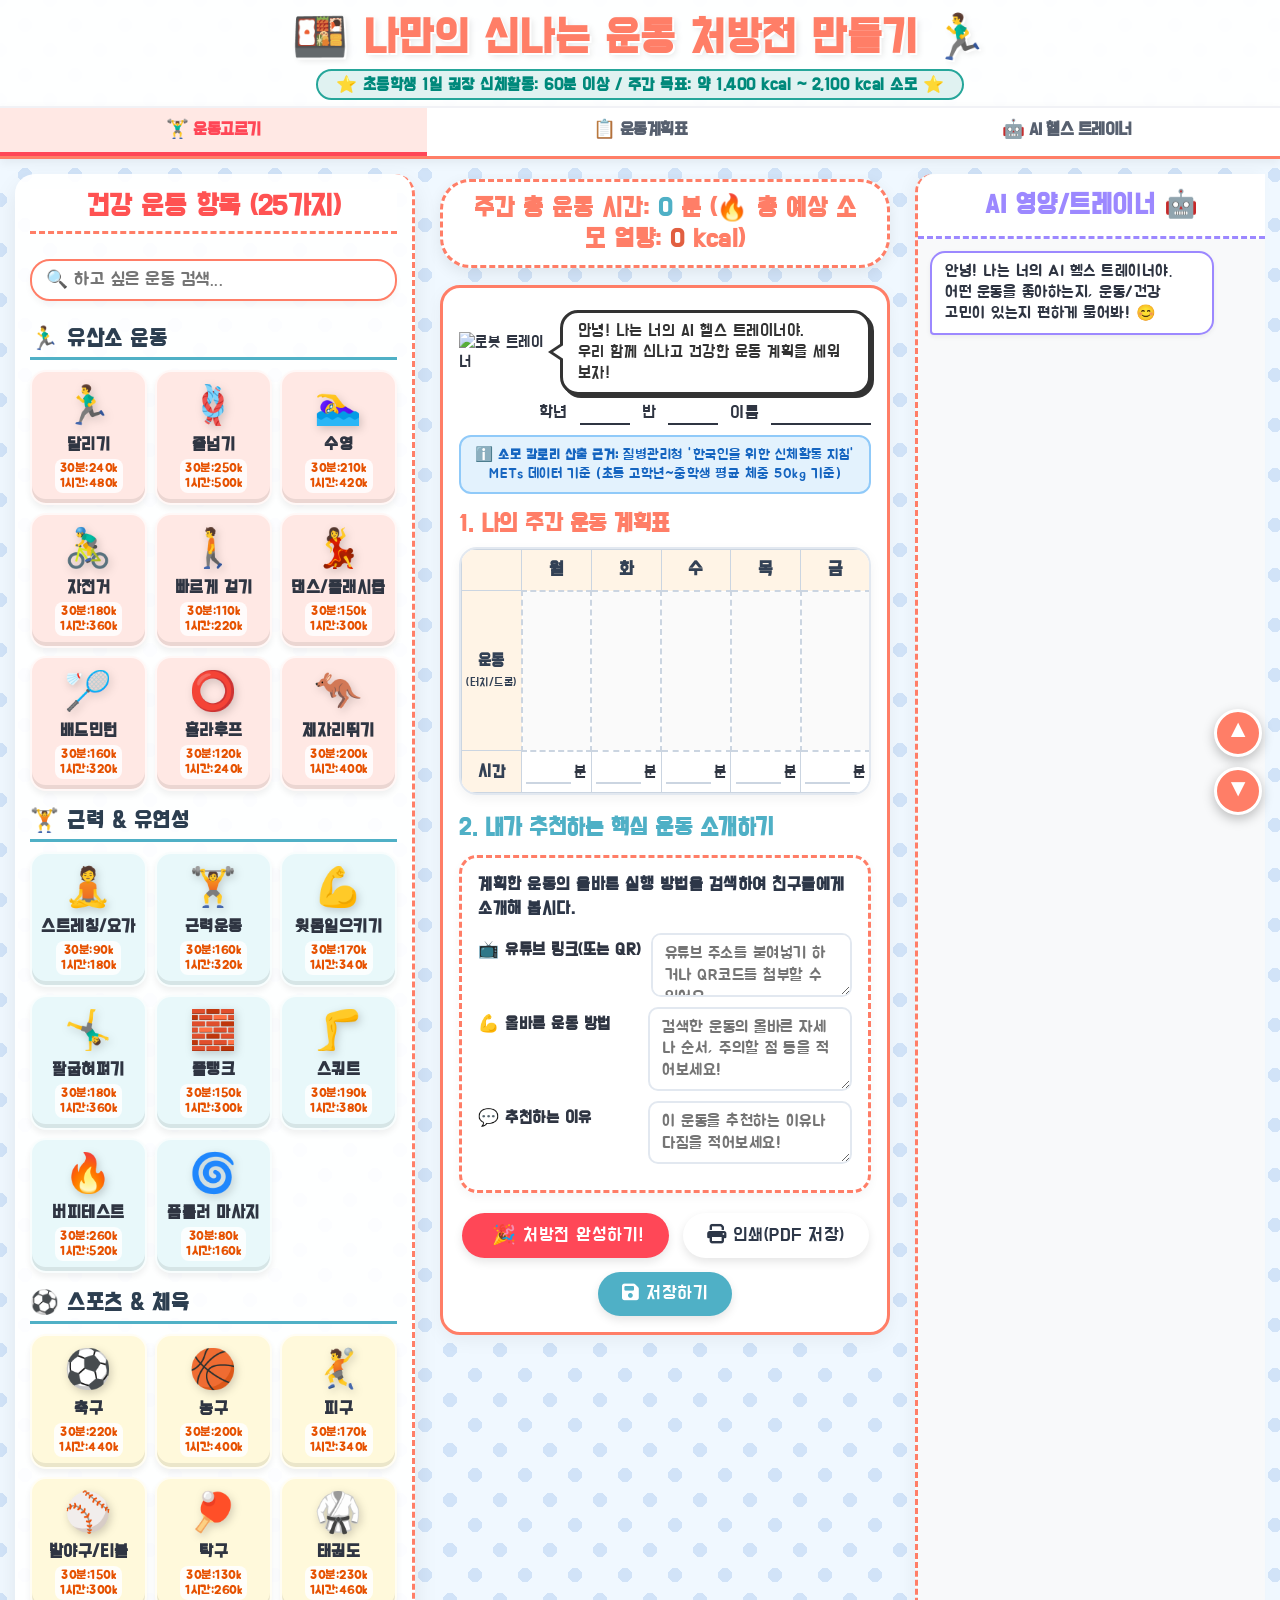
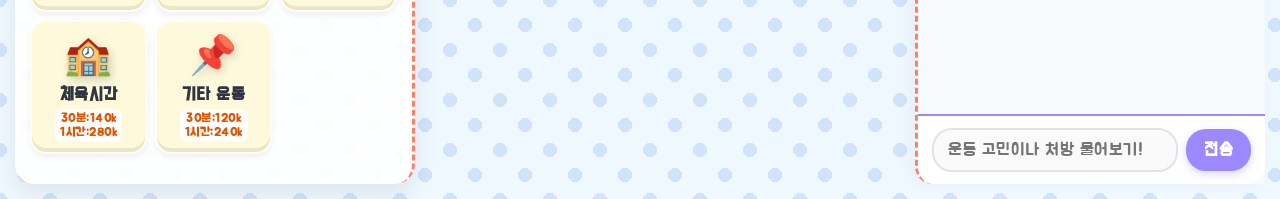
==== commit 53cc968e: "Add files via upload" ====
--- a/index.html
+++ b/index.html
@@ -687,9 +687,9 @@
 
     .chatbot-header {
       display: flex;
-      justify-content: space-between;
+      justify-content: center;
       align-items: center;
-      padding: 12px 18px;
+      padding: 14px 18px;
       border-bottom: 3px dashed #9c88ff;
       background: white;
       border-radius: 18px 0 0 0;
@@ -699,6 +699,7 @@
       font-size: 1.7rem;
       color: #9c88ff;
       margin: 0;
+      text-align: center;
     }
 
     .chat-messages {
@@ -746,56 +747,49 @@
     }
 
     .chat-input-area {
-      padding: 12px 16px;
+      padding: 12px 14px;
       background: #fff;
-      border-top: 1px solid #dfe4ea;
-      display: flex;
+      border-top: 2px solid #9c88ff;
+      display: flex;
+      align-items: center;
       gap: 8px;
-      border-radius: 0 0 0 18px;
+      border-radius: 0 0 18px 18px;
+      width: 100%;
     }
 
     #chat-input {
       flex: 1;
-      padding: 8px 12px;
+      min-width: 0;
+      padding: 10px 14px;
       border: 2px solid #dfe4ea;
-      border-radius: 18px;
+      border-radius: 20px;
       font-size: 1.05rem;
       font-family: var(--font-body);
       outline: none;
-    }
-
-    #chat-input:focus { border-color: #9c88ff; }
+      background: #fafafa;
+    }
+
+    #chat-input:focus { border-color: #9c88ff; background: #fff; }
 
     .chat-send-btn {
       background: #9c88ff;
       color: #fff;
       border: none;
-      border-radius: 18px;
-      padding: 0 14px;
+      border-radius: 20px;
+      padding: 10px 18px;
       font-size: 1.1rem;
       font-weight: bold;
       cursor: pointer;
-      transition: background 0.2s;
-    }
-
-    .chat-send-btn:hover { background: #8c7ae6; }
-
-    #api-key-area {
-      display: none;
-      padding: 10px 16px;
-      background: #fff;
-      border-top: 1px dashed #dfe4ea;
-      font-size: 0.9rem;
-      font-family: var(--font-body);
-    }
-    
-    #api-key-area input {
-      width: 100%;
-      padding: 6px 10px;
-      margin-top: 4px;
-      border: 1px solid #dfe4ea;
-      border-radius: 6px;
-      font-family: inherit;
+      white-space: nowrap !important;
+      flex-shrink: 0;
+      box-shadow: 0 3px 8px rgba(156, 136, 255, 0.35);
+      transition: all 0.2s ease;
+      touch-action: manipulation;
+    }
+
+    .chat-send-btn:active {
+      transform: scale(0.95);
+      background: #8c7ae6;
     }
 
     /* Modal Pop-up for Exercise Selection (Day & Time Picker Bottom Sheet) */
@@ -1227,7 +1221,6 @@
     <div class="chatbot-container" id="chatbot-area">
       <div class="chatbot-header">
         <h2>AI 영양/트레이너 🤖</h2>
-        <button onclick="toggleApiKeyArea()" style="background: none; border: none; cursor: pointer; font-size: 1.5rem; transition: transform 0.2s;" onmouseover="this.style.transform='rotate(45deg)'" onmouseout="this.style.transform='rotate(0deg)'" title="API 키 설정">⚙️</button>
       </div>
       <div id="chat-messages" class="chat-messages">
         <div class="chat-message bot">
@@ -1237,14 +1230,6 @@
       <div class="chat-input-area">
         <input type="text" id="chat-input" placeholder="운동 고민이나 처방 물어보기!" onkeypress="handleKeyPress(event)">
         <button class="chat-send-btn" onclick="sendMessage()">전송</button>
-      </div>
-      <div id="api-key-area">
-        <div style="color: #2f3542; font-weight: bold;">🔒 Gemini API 키 설정:</div>
-        <input type="password" id="api-key-input" placeholder="AIzaSy...">
-        <div style="display: flex; flex-direction: column; gap: 8px; margin-top: 10px;">
-          <button onclick="saveApiKey()" style="padding: 8px; background: #7f8fa6; color: white; border: none; border-radius: 6px; cursor: pointer;">키 저장하기</button>
-          <button onclick="downloadStudentVersion()" style="padding: 8px; background: #ff7e67; color: white; border: none; border-radius: 6px; cursor: pointer; font-weight: bold;">🎁 학생용 공유 파일로 저장하기</button>
-        </div>
       </div>
     </div>
 
@@ -1788,60 +1773,7 @@
     const TEACHER_API_KEY = (typeof atob !== 'undefined' && ENCODED_TEACHER_KEY) ? atob(ENCODED_TEACHER_KEY) : ""; 
     let apiKey = TEACHER_API_KEY || localStorage.getItem('gemini_api_key') || "";
 
-    function saveApiKey() {
-      const rawInput = document.getElementById('api-key-input').value;
-      const input = rawInput ? rawInput.trim() : "";
-      if(input) {
-        apiKey = input;
-        localStorage.setItem('gemini_api_key', apiKey);
-        alert('API 키가 성공적으로 저장되었습니다!');
-        document.getElementById('api-key-area').style.display = 'none';
-      }
-    }
-
-    function downloadStudentVersion() {
-      const clone = document.documentElement.cloneNode(true);
-      
-      const foodContainer = clone.querySelector('#exercise-list-container');
-      if(foodContainer) foodContainer.innerHTML = '';
-      
-      clone.querySelectorAll('.dropped-item').forEach(item => item.remove());
-      
-      clone.querySelectorAll('#time-total, #cal-total').forEach(el => el.innerText = '0');
-      
-      const chatMessages = clone.querySelector('#chat-messages');
-      if(chatMessages) chatMessages.innerHTML = '<div class="chat-message bot"><div class="chat-bubble">안녕! 나는 너의 AI 헬스 트레이너야.<br>어떤 운동을 좋아하는지, 운동/건강 고민이 있는지 편하게 물어봐! 😊</div></div>';
-
-      let htmlContent = clone.outerHTML;
-      if (apiKey) {
-        htmlContent = htmlContent.replace(/const TEACHER_API_KEY = ".*?";/, `const TEACHER_API_KEY = "${apiKey}";`);
-      }
-      htmlContent = "<!DOCTYPE html>\n" + htmlContent;
-      
-      const blob = new Blob([htmlContent], { type: 'text/html' });
-      const url = URL.createObjectURL(blob);
-      const a = document.createElement('a');
-      a.href = url;
-      a.download = 'AI_운동처방전_학생용.html';
-      document.body.appendChild(a);
-      a.click();
-      document.body.removeChild(a);
-      URL.revokeObjectURL(url);
-      
-      alert("✅ 다운로드가 완료되었습니다!\n'AI_운동처방전_학생용.html' 파일을 카카오톡이나 패들렛에 올려 아이들과 공유하세요!");
-    }
-
-    function toggleApiKeyArea() {
-      const area = document.getElementById('api-key-area');
-      area.style.display = (area.style.display === 'none' || area.style.display === '') ? 'block' : 'none';
-    }
-
     document.addEventListener('DOMContentLoaded', () => {
-      document.getElementById('api-key-area').style.display = 'none';
-      if (apiKey) {
-        document.getElementById('api-key-input').value = apiKey;
-      }
-      
       if (isMobileEnv()) {
         switchTab('palette');
       }
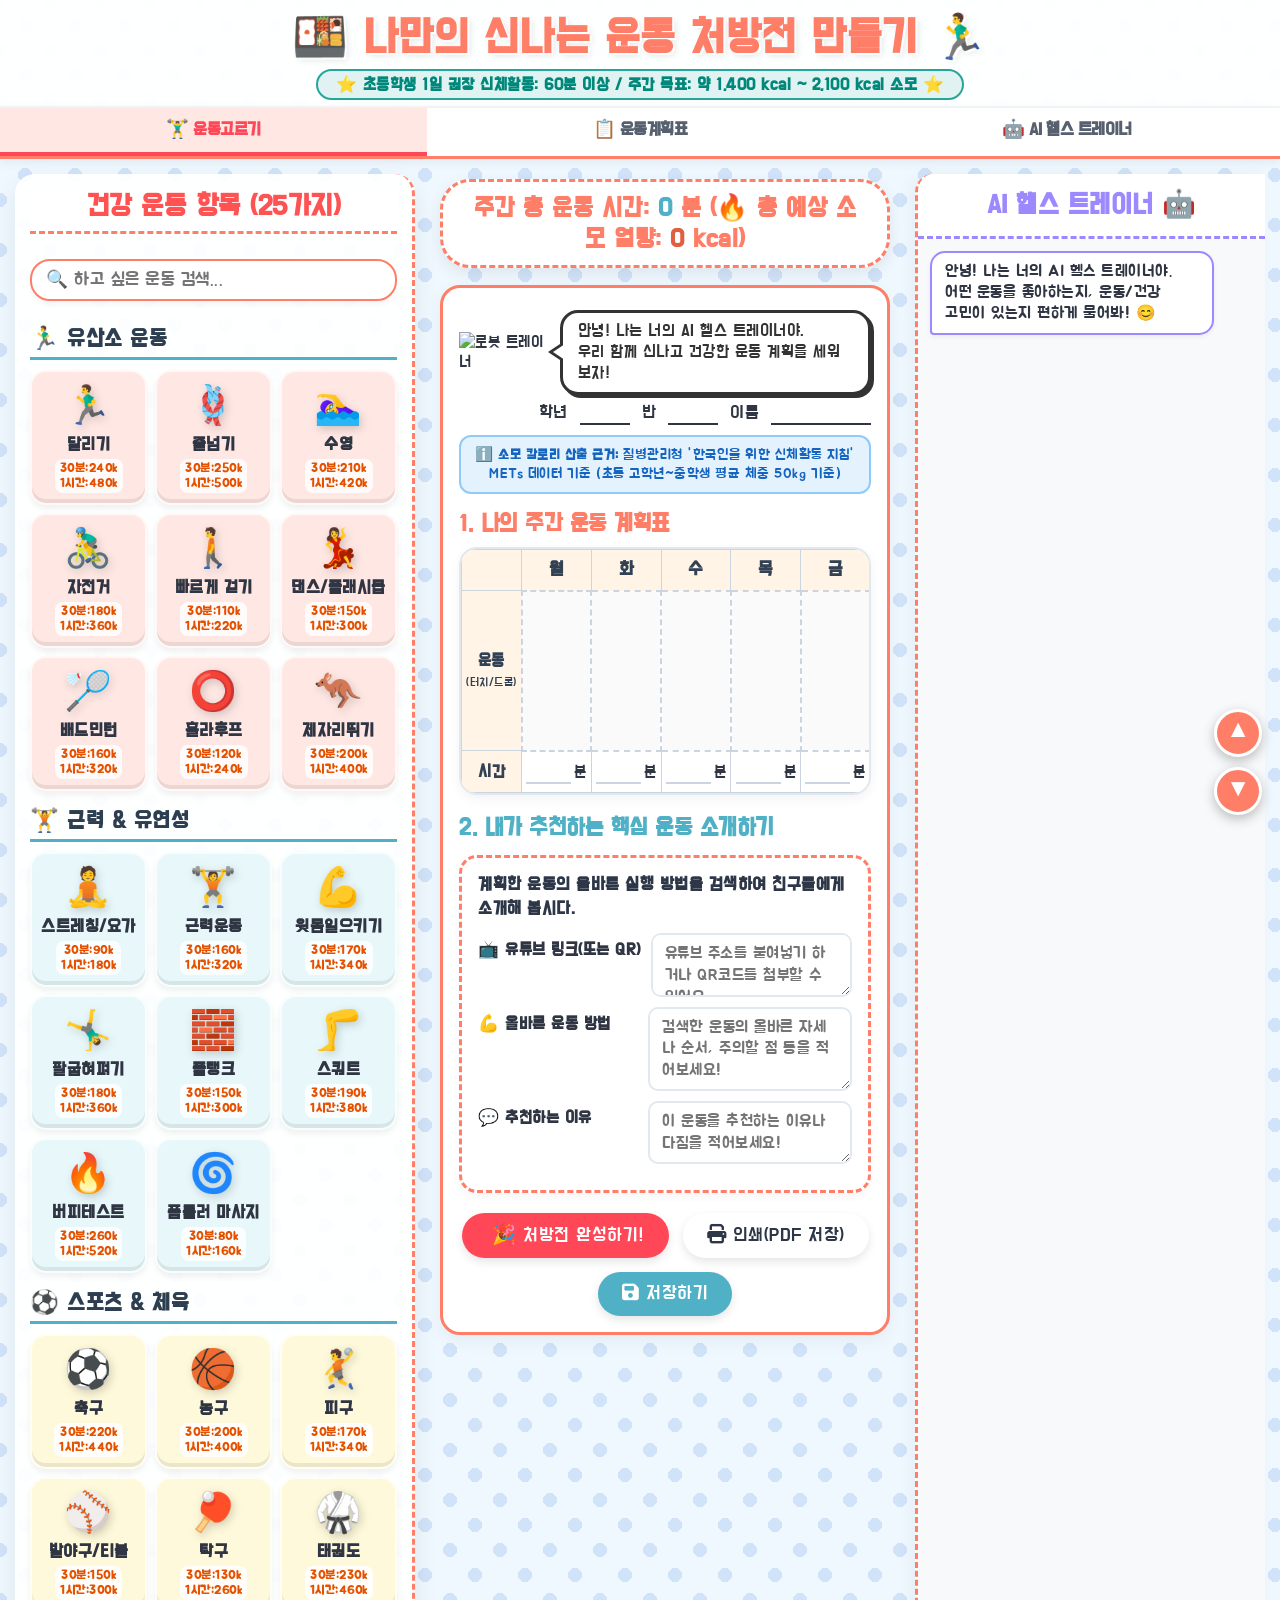
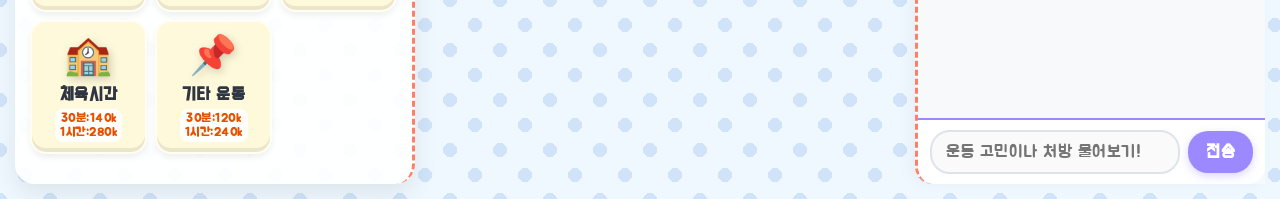
==== commit 6c32315d: "Add files via upload" ====
--- a/index.html
+++ b/index.html
@@ -683,6 +683,7 @@
       z-index: 10;
       flex-shrink: 0;
       border-radius: 18px 0 0 18px;
+      overflow: hidden;
     }
 
     .chatbot-header {
@@ -693,6 +694,7 @@
       border-bottom: 3px dashed #9c88ff;
       background: white;
       border-radius: 18px 0 0 0;
+      flex-shrink: 0;
     }
 
     .chatbot-header h2 {
@@ -704,11 +706,13 @@
 
     .chat-messages {
       flex: 1;
+      min-height: 0; /* Critical for Flex Scrolling */
       padding: 12px;
       overflow-y: auto;
       display: flex;
       flex-direction: column;
       gap: 12px;
+      -webkit-overflow-scrolling: touch;
     }
 
     .chat-message {
@@ -747,7 +751,7 @@
     }
 
     .chat-input-area {
-      padding: 12px 14px;
+      padding: 10px 12px;
       background: #fff;
       border-top: 2px solid #9c88ff;
       display: flex;
@@ -755,6 +759,10 @@
       gap: 8px;
       border-radius: 0 0 18px 18px;
       width: 100%;
+      box-sizing: border-box;
+      flex-shrink: 0;
+      position: relative;
+      z-index: 20;
     }
 
     #chat-input {
@@ -776,7 +784,8 @@
       color: #fff;
       border: none;
       border-radius: 20px;
-      padding: 10px 18px;
+      padding: 0 18px;
+      height: 42px;
       font-size: 1.1rem;
       font-weight: bold;
       cursor: pointer;
@@ -785,6 +794,9 @@
       box-shadow: 0 3px 8px rgba(156, 136, 255, 0.35);
       transition: all 0.2s ease;
       touch-action: manipulation;
+      display: flex;
+      align-items: center;
+      justify-content: center;
     }
 
     .chat-send-btn:active {
@@ -1064,16 +1076,76 @@
         display: none !important;
       }
 
-      .sidebar.active-tab, .trays-container.active-tab, .chatbot-container.active-tab {
+      .sidebar.active-tab, .trays-container.active-tab {
         display: flex !important;
+      }
+
+      /* Mobile Portrait Chatbot Tab Layout Fix (Guarantees bottom input & right send button are 100% visible) */
+      .chatbot-container.active-tab {
+        display: flex !important;
+        flex-direction: column !important;
+        height: calc(100dvh - 130px) !important;
+        max-height: calc(100dvh - 130px) !important;
+        overflow: hidden !important;
+        position: relative !important;
+      }
+
+      .chat-messages {
+        flex: 1 !important;
+        min-height: 0 !important;
+        overflow-y: auto !important;
+        padding: 10px !important;
+      }
+
+      .chat-input-area {
+        flex-shrink: 0 !important;
+        padding: 8px 10px !important;
+        background: #ffffff !important;
+        border-top: 2px solid #9c88ff !important;
+        display: flex !important;
+        align-items: center !important;
+        gap: 8px !important;
+        width: 100% !important;
+        box-sizing: border-box !important;
+        position: sticky !important;
+        bottom: 0 !important;
+        z-index: 30 !important;
+      }
+
+      #chat-input {
+        flex: 1 !important;
+        min-width: 0 !important;
+        padding: 8px 12px !important;
+        border: 2px solid #dfe4ea !important;
+        border-radius: 20px !important;
+        font-size: 0.98rem !important;
+        font-family: var(--font-body) !important;
+        outline: none !important;
+        background: #fafafa !important;
+      }
+
+      .chat-send-btn {
+        flex-shrink: 0 !important;
+        width: 60px !important;
+        min-width: 60px !important;
+        height: 38px !important;
+        padding: 0 !important;
+        display: flex !important;
+        align-items: center !important;
+        justify-content: center !important;
+        background: #9c88ff !important;
+        color: #ffffff !important;
+        border: none !important;
+        border-radius: 20px !important;
+        font-size: 1rem !important;
+        font-weight: bold !important;
+        white-space: nowrap !important;
+        box-shadow: 0 3px 8px rgba(156, 136, 255, 0.4) !important;
+        cursor: pointer !important;
       }
 
       .trays-container.active-tab {
         padding: 5px 0 60px 0 !important;
-      }
-
-      .chatbot-container.active-tab {
-        height: calc(100dvh - 180px) !important;
       }
 
       .input-row { flex-direction: column; }
@@ -1220,7 +1292,7 @@
     <!-- Right Sidebar: AI Chatbot -->
     <div class="chatbot-container" id="chatbot-area">
       <div class="chatbot-header">
-        <h2>AI 영양/트레이너 🤖</h2>
+        <h2>AI 헬스 트레이너 🤖</h2>
       </div>
       <div id="chat-messages" class="chat-messages">
         <div class="chat-message bot">
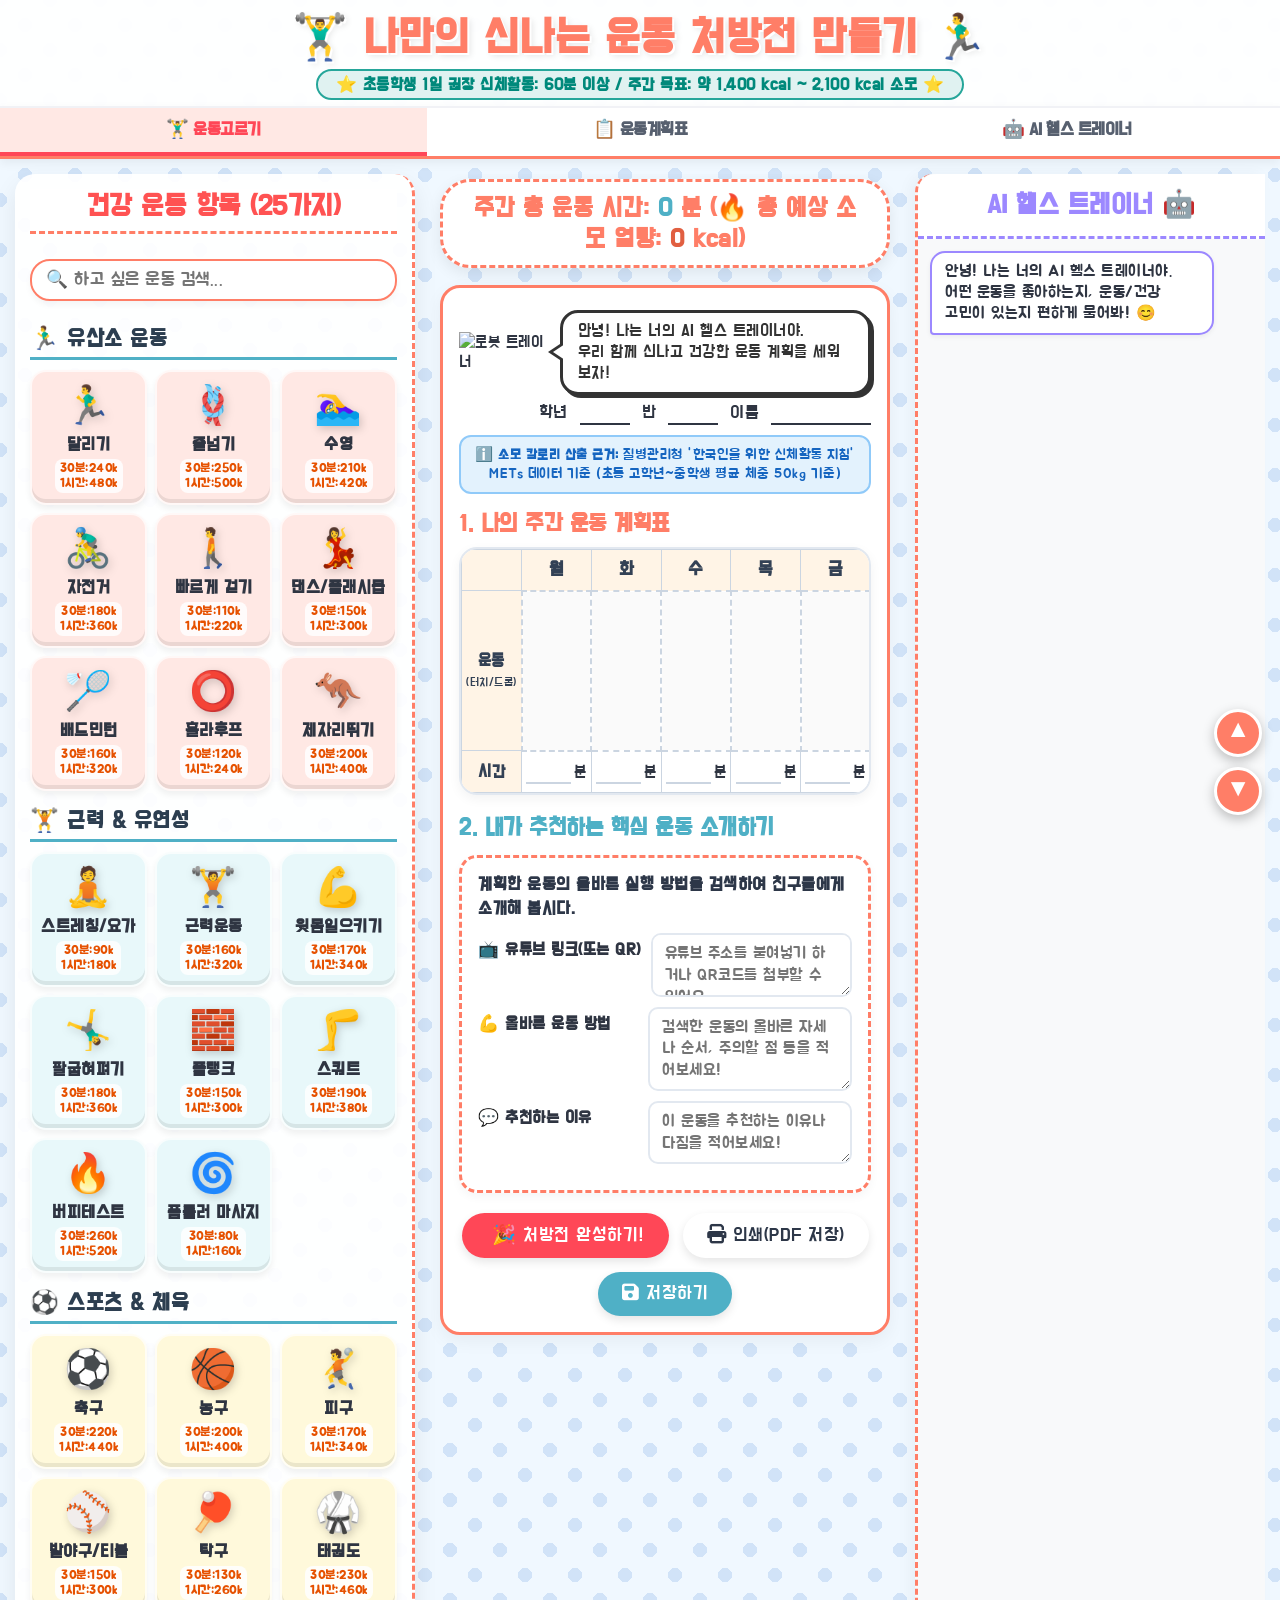
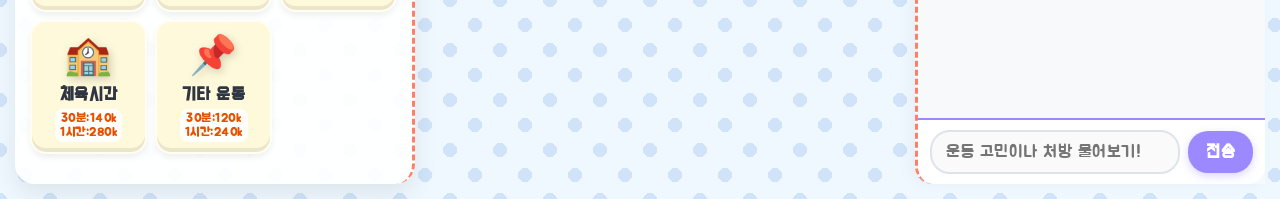
==== commit 6e4097fd: "Add files via upload" ====
--- a/index.html
+++ b/index.html
@@ -1173,7 +1173,7 @@
 
   <!-- Header -->
   <header>
-    <h1>🍱 나만의 신나는 운동 처방전 만들기 🏃‍♂️</h1>
+    <h1>🏋️‍♂️ 나만의 신나는 운동 처방전 만들기 🏃‍♂️</h1>
     <div class="recommended-cal">⭐ 초등학생 1일 권장 신체활동: 60분 이상 / 주간 목표: 약 1,400 kcal ~ 2,100 kcal 소모 ⭐</div>
   </header>
 
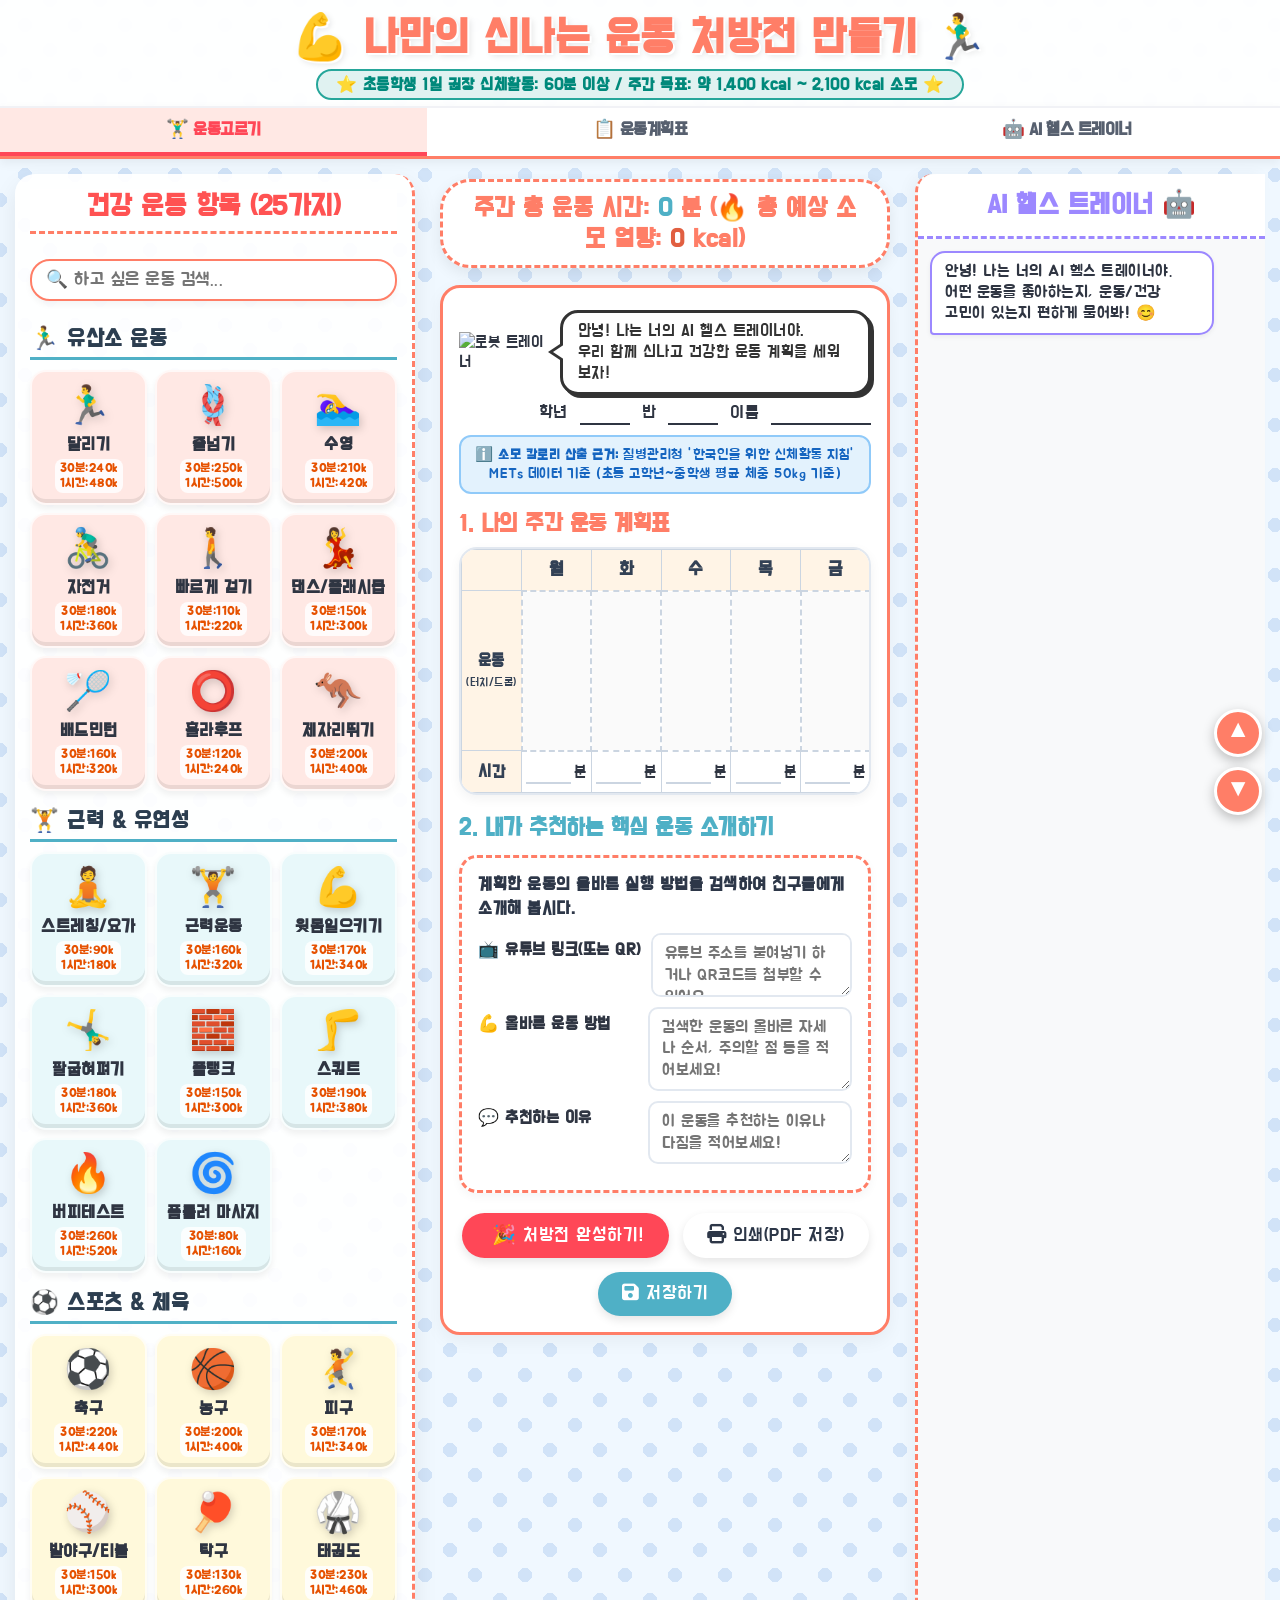
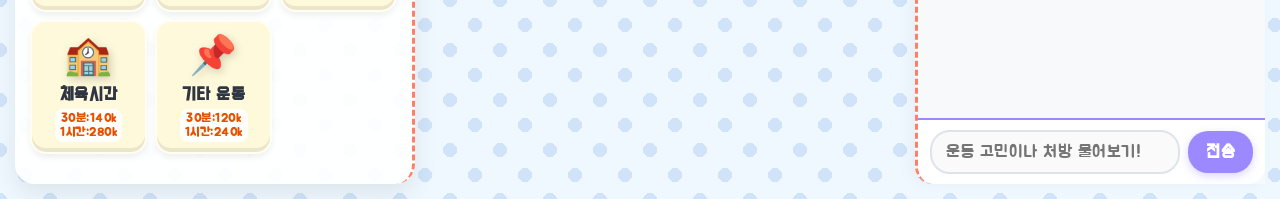
==== commit 4d43d1a2: "Add files via upload" ====
--- a/index.html
+++ b/index.html
@@ -1173,7 +1173,7 @@
 
   <!-- Header -->
   <header>
-    <h1>🏋️‍♂️ 나만의 신나는 운동 처방전 만들기 🏃‍♂️</h1>
+    <h1>💪 나만의 신나는 운동 처방전 만들기 🏃‍♂️</h1>
     <div class="recommended-cal">⭐ 초등학생 1일 권장 신체활동: 60분 이상 / 주간 목표: 약 1,400 kcal ~ 2,100 kcal 소모 ⭐</div>
   </header>
 
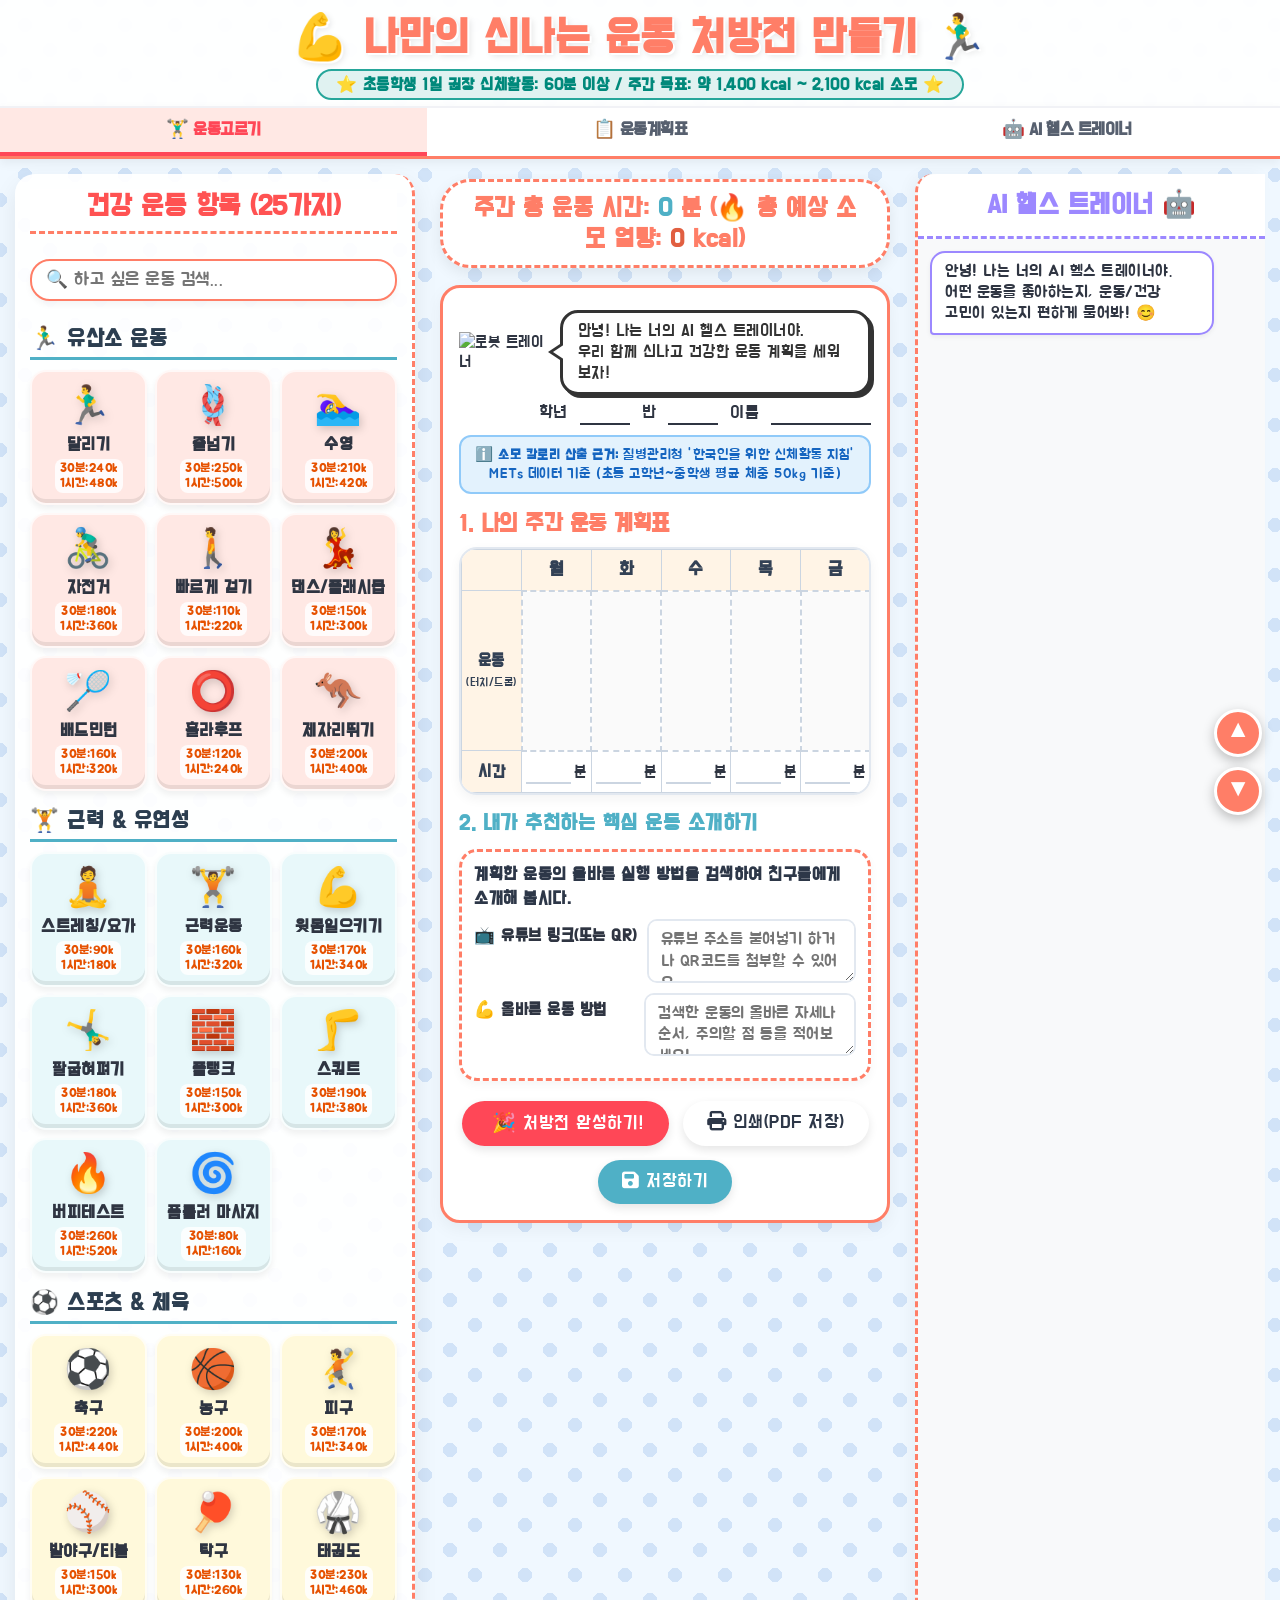
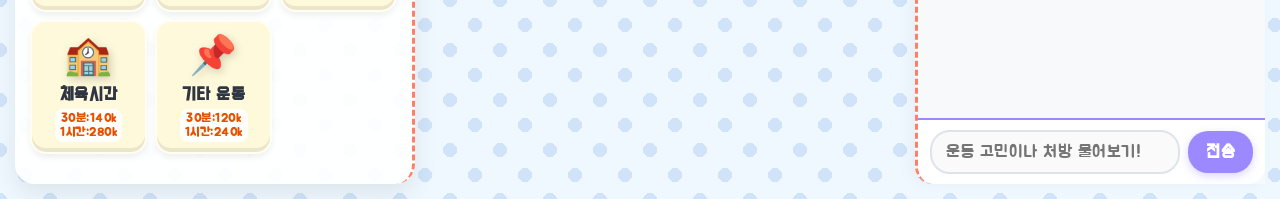
==== commit 1c193632: "Add files via upload" ====
--- a/index.html
+++ b/index.html
@@ -1263,20 +1263,16 @@
           </table>
         </div>
 
-        <h2 style="font-size: 1.5rem; color: #4fb0c6; margin-top: 18px; margin-bottom: 8px;">2. 내가 추천하는 핵심 운동 소개하기</h2>
-        <div class="mission-box">
-          <p><strong>계획한 운동의 올바른 실행 방법을 검색하여 친구들에게 소개해 봅시다.</strong></p>
+        <h2 style="font-size: 1.4rem; color: #4fb0c6; margin-top: 14px; margin-bottom: 6px;">2. 내가 추천하는 핵심 운동 소개하기</h2>
+        <div class="mission-box" style="padding: 12px;">
+          <p style="margin-bottom: 8px;"><strong>계획한 운동의 올바른 실행 방법을 검색하여 친구들에게 소개해 봅시다.</strong></p>
           <div class="input-row">
             <label>📺 유튜브 링크(또는 QR)</label>
             <textarea class="text-input" rows="2" placeholder="유튜브 주소를 붙여넣기 하거나 QR코드를 첨부할 수 있어요."></textarea>
           </div>
           <div class="input-row">
             <label>💪 올바른 운동 방법</label>
-            <textarea class="text-input" rows="3" placeholder="검색한 운동의 올바른 자세나 순서, 주의할 점 등을 적어보세요!"></textarea>
-          </div>
-          <div class="input-row">
-            <label>💬 추천하는 이유</label>
-            <textarea class="text-input" rows="2" placeholder="이 운동을 추천하는 이유나 다짐을 적어보세요!"></textarea>
+            <textarea class="text-input" rows="2" placeholder="검색한 운동의 올바른 자세나 순서, 주의할 점 등을 적어보세요!"></textarea>
           </div>
         </div>
 
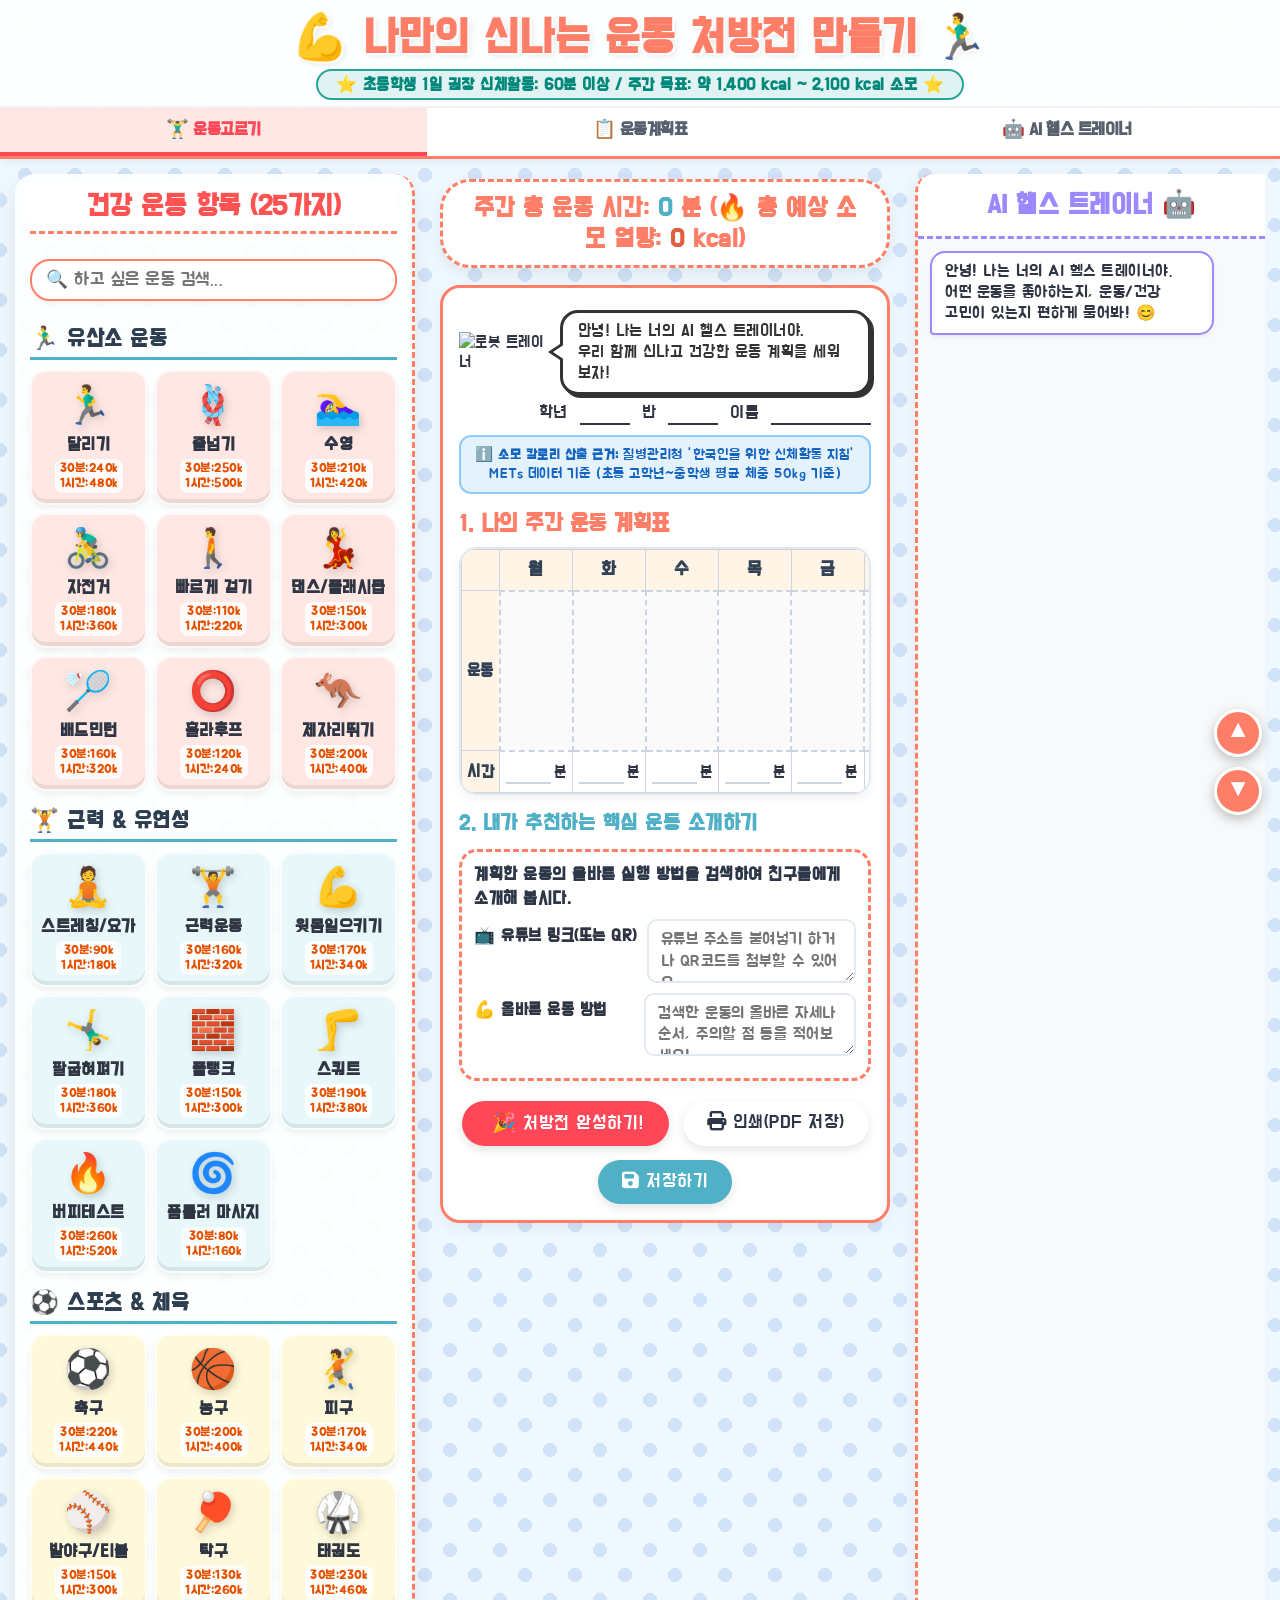
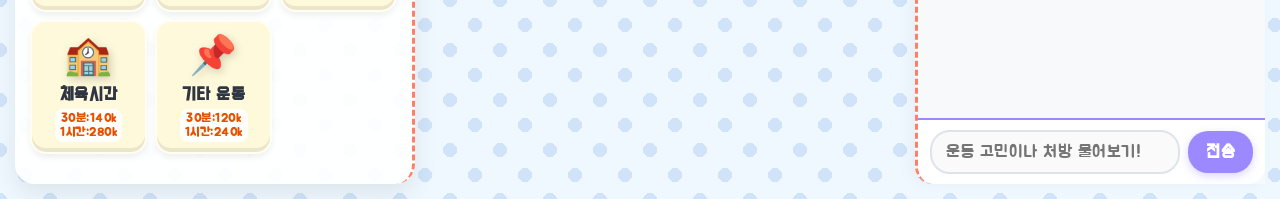
==== commit 73af96c7: "Add files via upload" ====
--- a/index.html
+++ b/index.html
@@ -1240,7 +1240,7 @@
             </thead>
             <tbody>
               <tr>
-                <th style="font-size: 1.05rem;">운동<br><span style="font-size:0.75rem; font-weight:normal;">(터치/드롭)</span></th>
+                <th style="font-size: 1.05rem;">운동</th>
                 <td class="drop-zone" data-day="mon" ondrop="drop(event)" ondragover="allowDrop(event)" ondragleave="dragLeave(event)"></td>
                 <td class="drop-zone" data-day="tue" ondrop="drop(event)" ondragover="allowDrop(event)" ondragleave="dragLeave(event)"></td>
                 <td class="drop-zone" data-day="wed" ondrop="drop(event)" ondragover="allowDrop(event)" ondragleave="dragLeave(event)"></td>
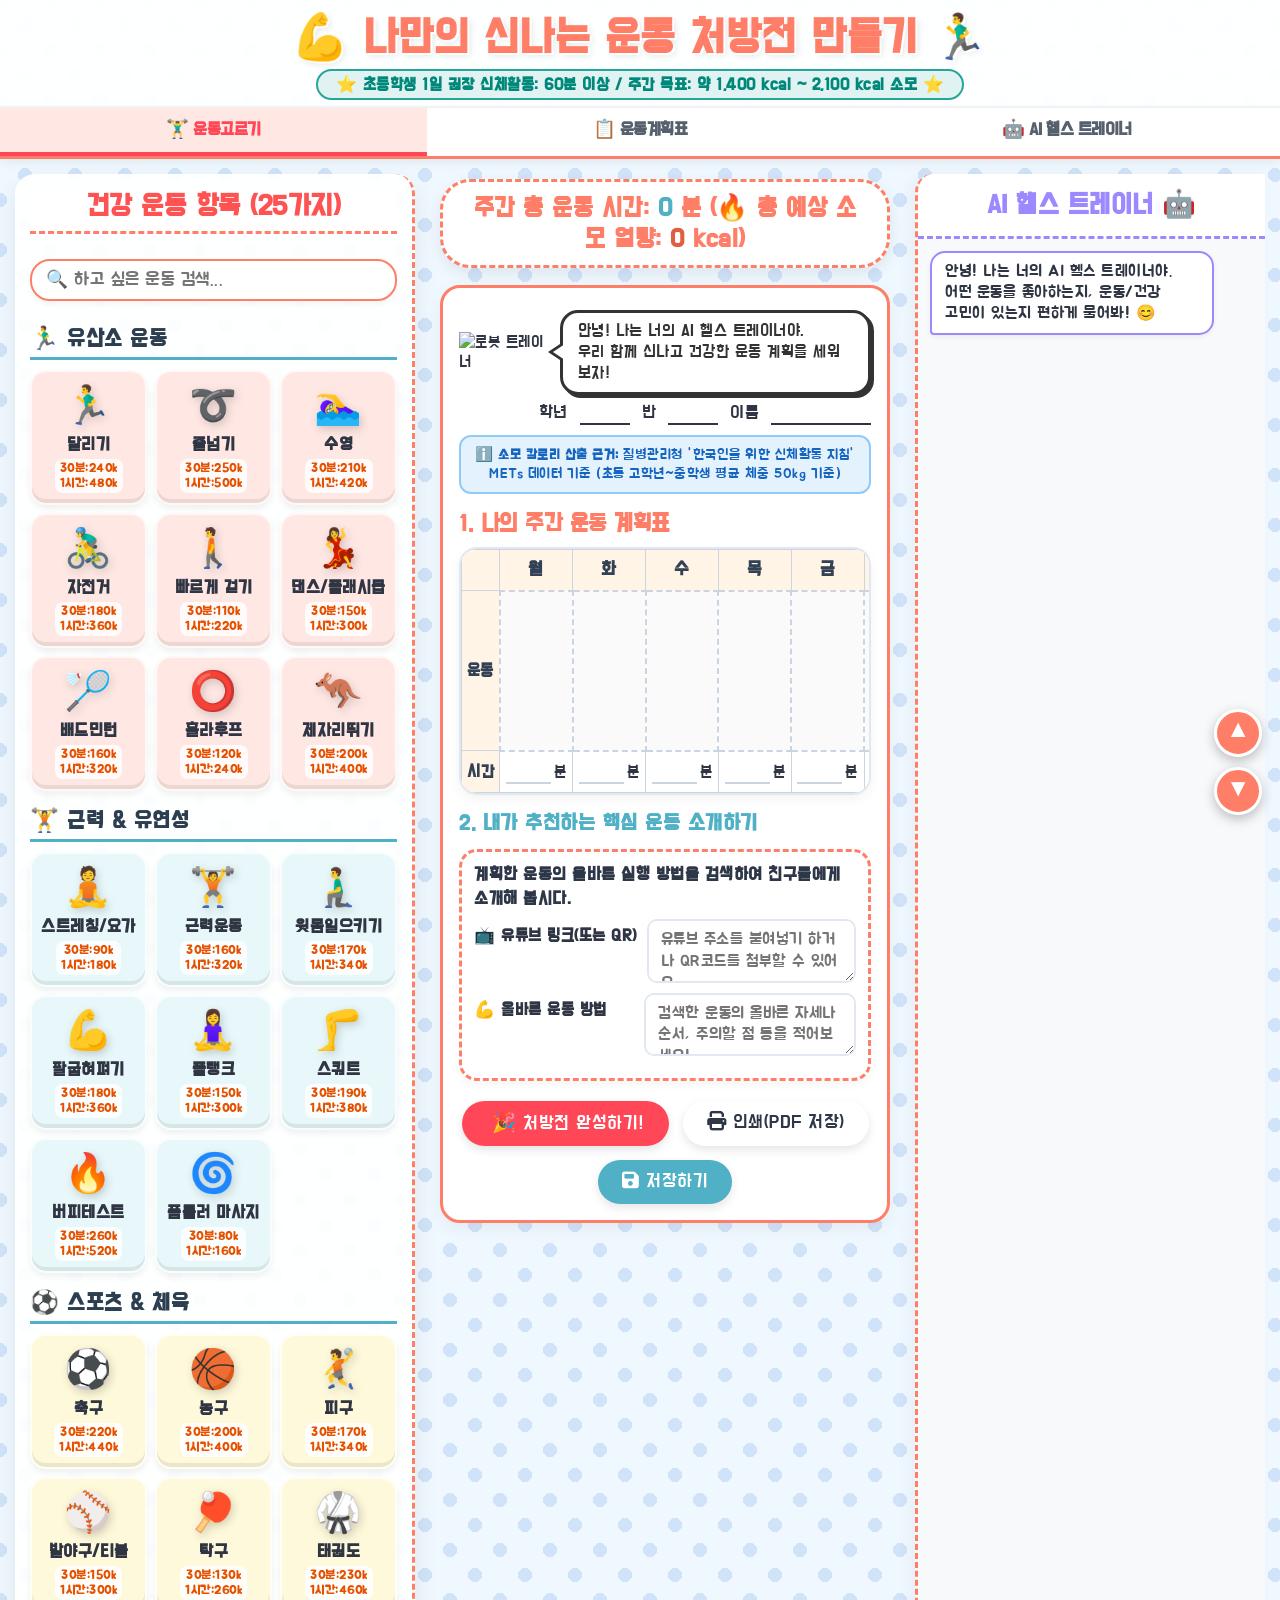
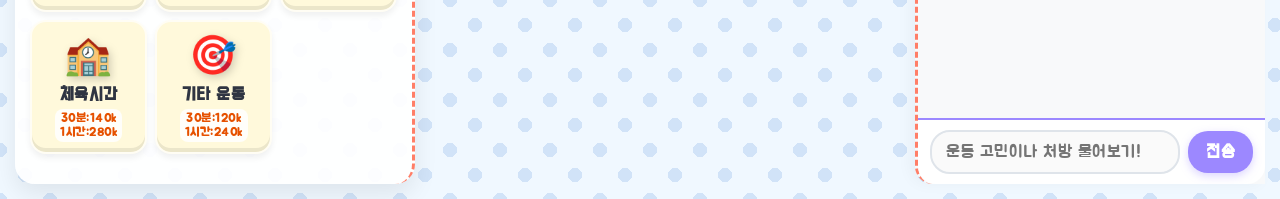
==== commit c76019b2: "Add files via upload" ====
--- a/index.html
+++ b/index.html
@@ -1427,7 +1427,7 @@
     const exerciseData = [
       { cat: "🏃‍♂️ 유산소 운동", color: "#ffe8e4", items: [
         { e:"🏃‍♂️", n:"달리기", c30:240, c60:480 },
-        { e:"🪢", n:"줄넘기", c30:250, c60:500 },
+        { e:"➰", n:"줄넘기", c30:250, c60:500 },
         { e:"🏊‍♀️", n:"수영", c30:210, c60:420 },
         { e:"🚴‍♂️", n:"자전거", c30:180, c60:360 },
         { e:"🚶", n:"빠르게 걷기", c30:110, c60:220 },
@@ -1439,9 +1439,9 @@
       { cat: "🏋️ 근력 & 유연성", color: "#e8f8fa", items: [
         { e:"🧘", n:"스트레칭/요가", c30:90, c60:180 },
         { e:"🏋️", n:"근력운동", c30:160, c60:320 },
-        { e:"💪", n:"윗몸일으키기", c30:170, c60:340 },
-        { e:"🤸‍♂️", n:"팔굽혀펴기", c30:180, c60:360 },
-        { e:"🧱", n:"플랭크", c30:150, c60:300 },
+        { e:"🧎‍♂️", n:"윗몸일으키기", c30:170, c60:340 },
+        { e:"💪", n:"팔굽혀펴기", c30:180, c60:360 },
+        { e:"🧘‍♀️", n:"플랭크", c30:150, c60:300 },
         { e:"🦵", n:"스쿼트", c30:190, c60:380 },
         { e:"🔥", n:"버피테스트", c30:260, c60:520 },
         { e:"🌀", n:"폼롤러 마사지", c30:80, c60:160 }
@@ -1454,7 +1454,7 @@
         { e:"🏓", n:"탁구", c30:130, c60:260 },
         { e:"🥋", n:"태권도", c30:230, c60:460 },
         { e:"🏫", n:"체육시간", c30:140, c60:280 },
-        { e:"📌", n:"기타 운동", c30:120, c60:240 }
+        { e:"🎯", n:"기타 운동", c30:120, c60:240 }
       ]}
     ];
 
